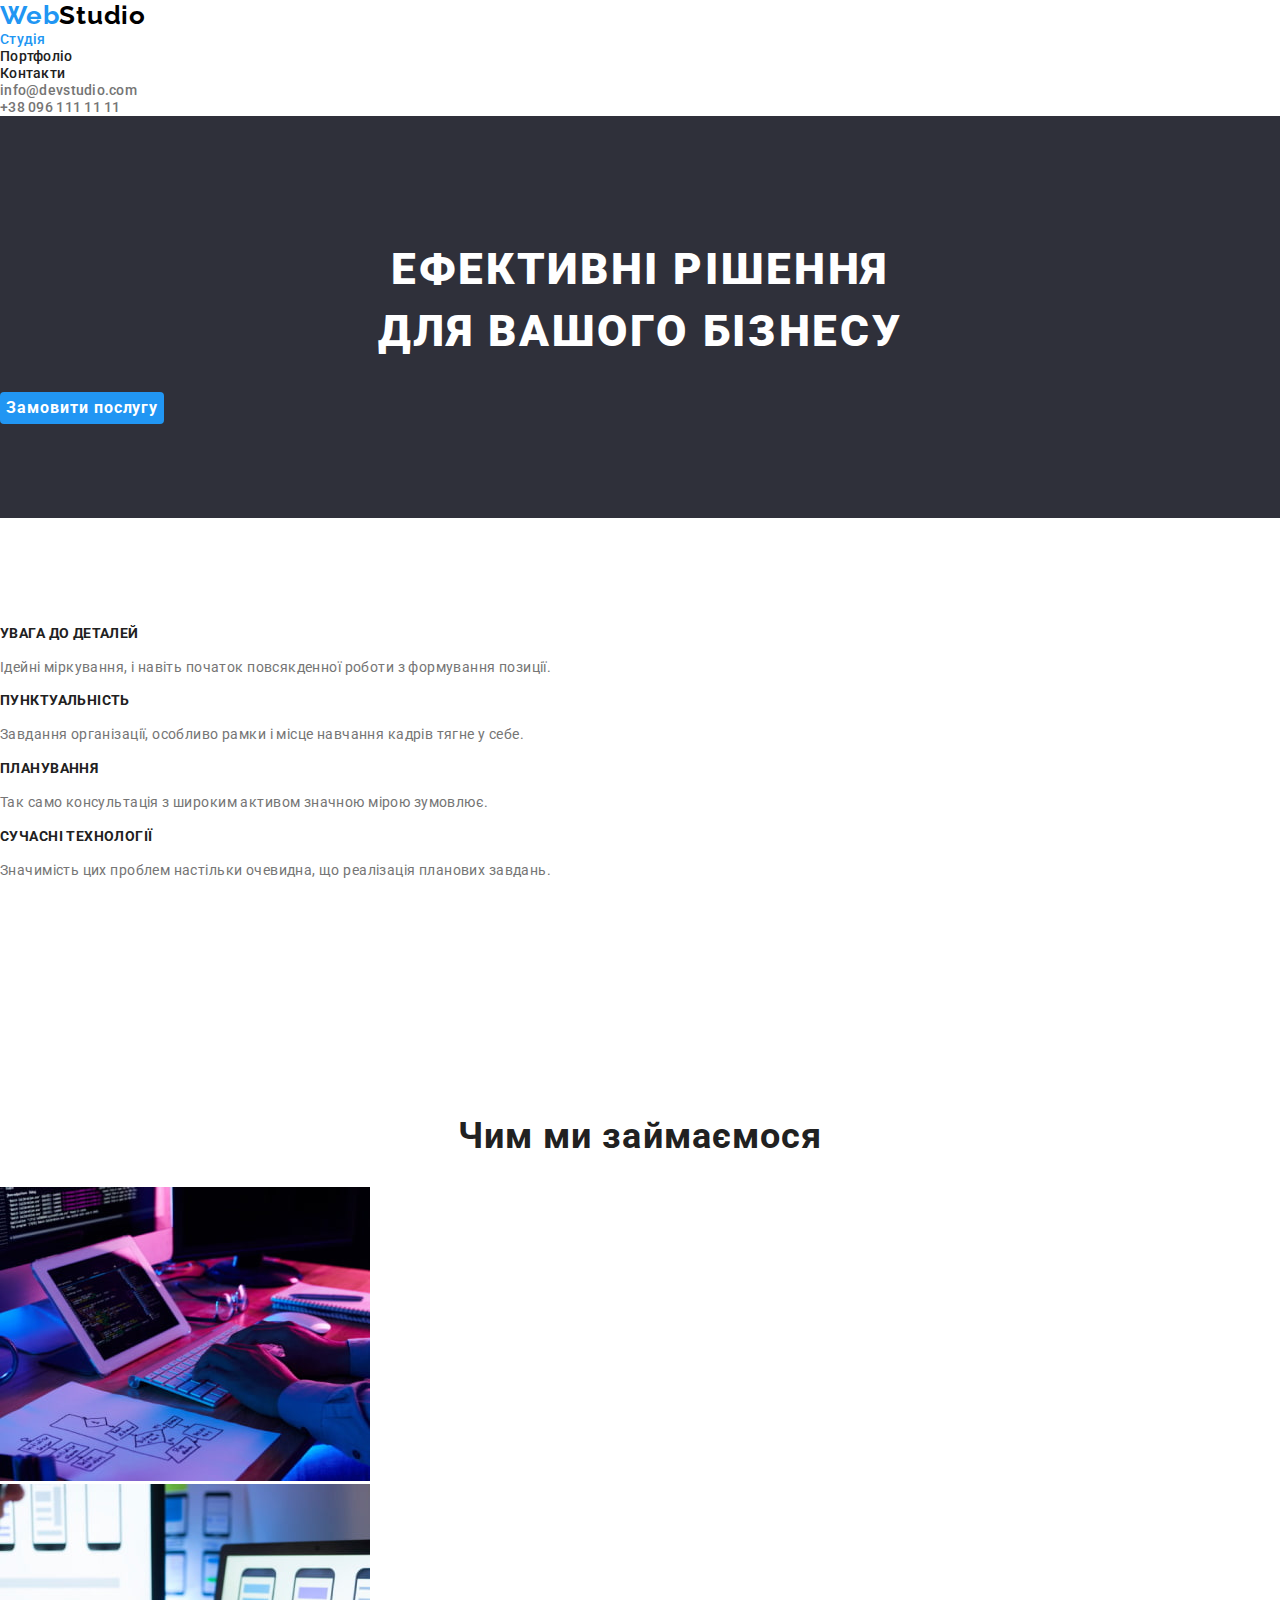
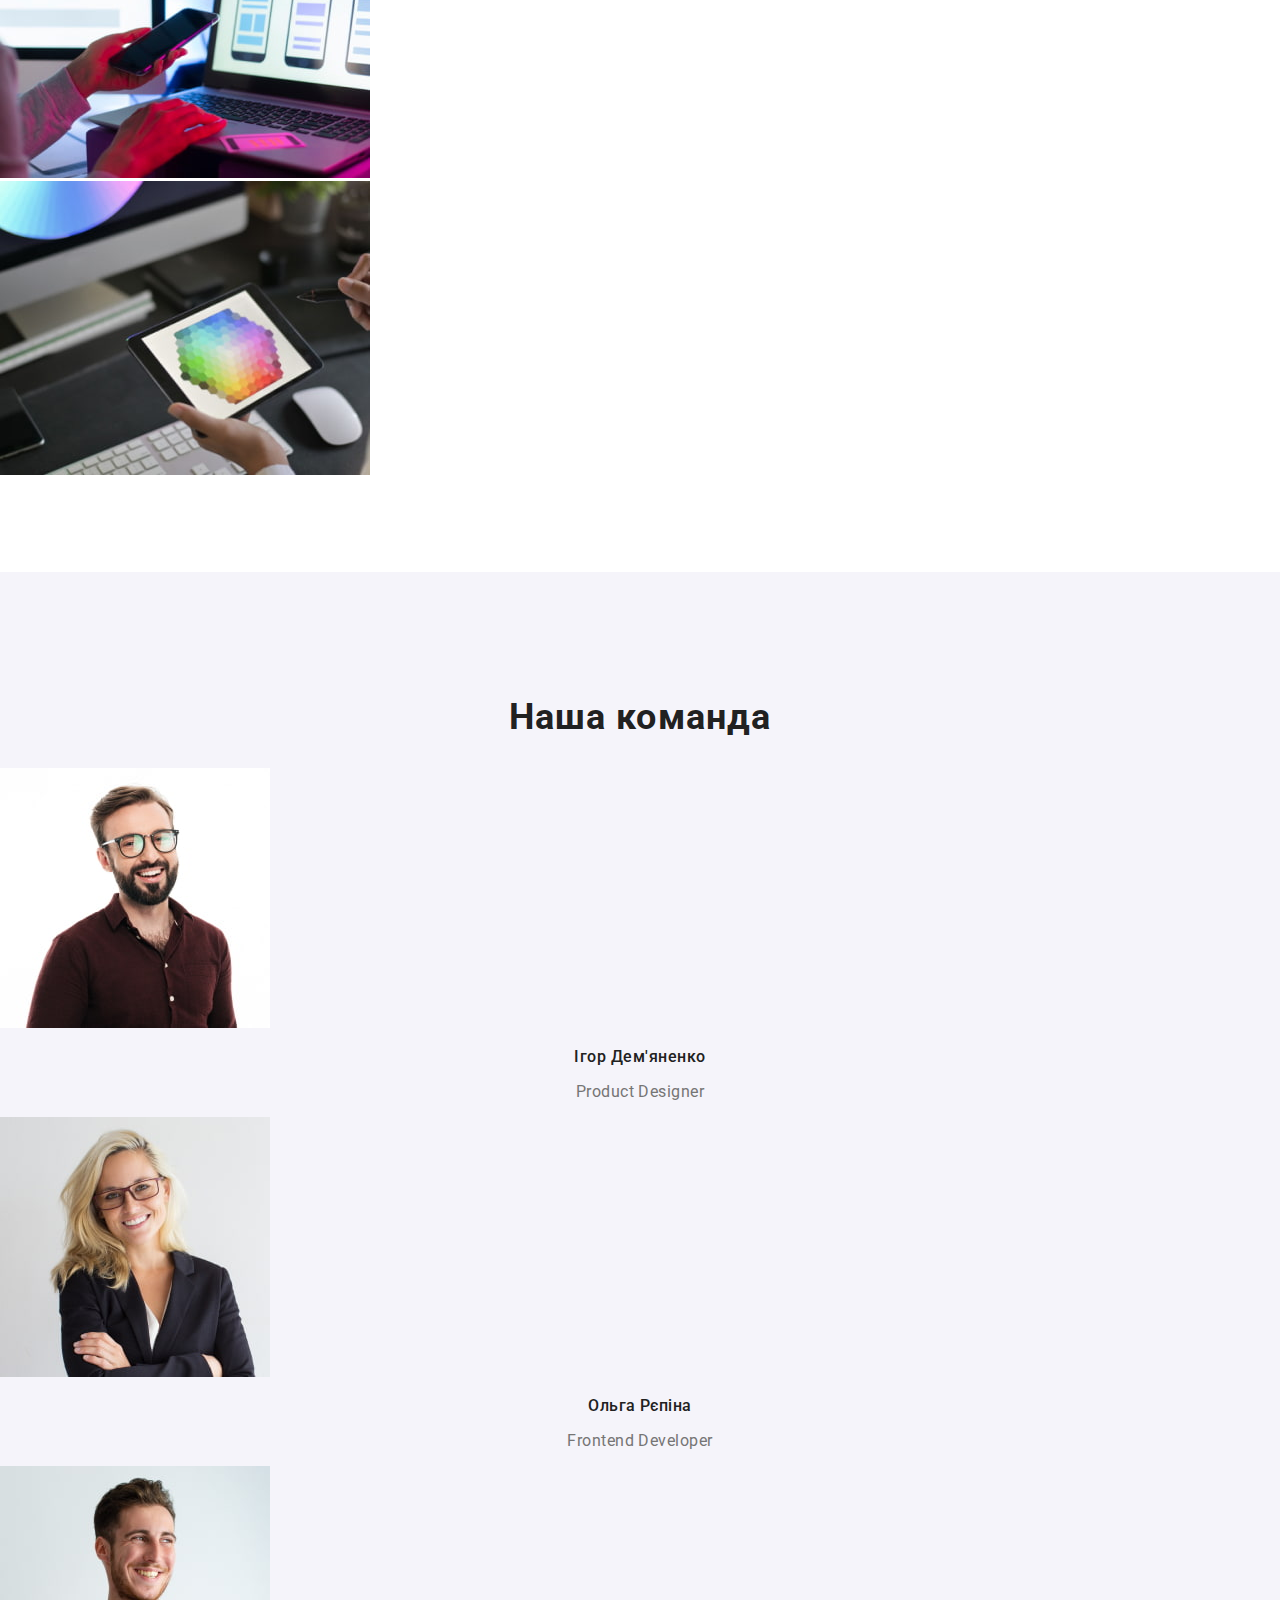
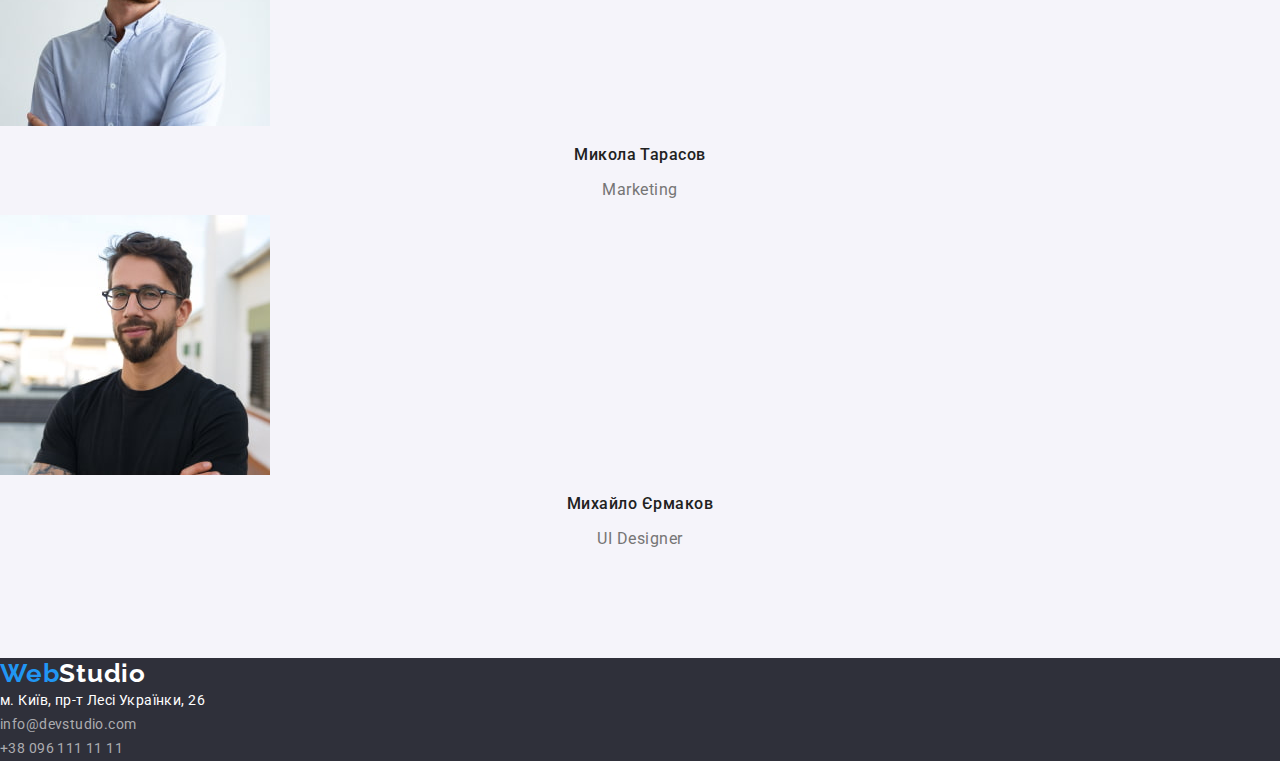
==== index.html @ 6b0387b6 "adding class section" ====
<!DOCTYPE html>
<html lang="en">

<head>
  <meta charset="UTF-8" />
  <meta http-equiv="X-UA-Compatible" content="IE=edge" />
  <meta name="viewport" content="width=device-width, initial-scale=1.0" />
  <title>goit-markup-hw-03</title>
  <link rel="preconnect" href="https://fonts.googleapis.com" />
  <link rel="preconnect" href="https://fonts.gstatic.com" crossorigin />
  <link href="https://fonts.googleapis.com/css2?family=Raleway:wght@700&family=Roboto:wght@400;500;700;900&display=swap"
    rel="stylesheet" />
  <link href="./css/modern-normalize.css" rel="stylesheet" />
  <link href="./css/styles.css" rel="stylesheet" />
</head>

<body>
  <header class="header">
    <a class="header-logo-link link" href="#">Web<span class="header-logo-link-text">Studio</span>
    </a>
    <nav class="header-navigation">
      <ul class="list">
        <li class="header-navigation-item">
          <a class="header-navigation-item-link link current" href="#">Студія</a>
        </li>
        <li class="header-navigation-item">
          <a class="header-navigation-item-link link " href="./portfolio.html">Портфоліо</a>
        </li>
        <li class="header-navigation-item">
          <a class="header-navigation-item-link link" href="#">Контакти</a>
        </li>
      </ul>
    </nav>
    <ul class="list">
      <li class="header-contacts-item">
        <a class="header-contacts-item-link link" href="mailto:info@devstudio.com">info@devstudio.com</a>
      </li>
      <li class="header-contacts-item">
        <a class="header-contacts-item-link link" href="tel:+380961111111">+38 096 111 11 11</a>
      </li>
    </ul>
  </header>

  <main>
    <section class="effective-solutions section">
      <h1 class="effective-solutions-title">
        Ефективні рішення<br> для вашого бізнесу
      </h1>
      <button type="button" class="effective-solutions-buttons">
        Замовити послугу
      </button>
    </section>

    <section class="features section">
      <h2 class="visually-hidden">Наші особливості</h2>
      <ul class="list">
        <li class="features-item">
          <h3 class="features-item-title">Увага до деталей</h3>
          <p class="features-list-text">
            Ідейні міркування, і навіть початок повсякденної роботи з формування позиції.
          </p>
        </li>
        <li class="features-item">
          <h3 class="features-item-title">Пунктуальність</h3>
          <p class="features-list-text">
            Завдання організації, особливо рамки і місце навчання кадрів тягне у себе.
          </p>
        </li>
        <li class="features-item">
          <h3 class="features-item-title">Планування</h3>
          <p class="features-list-text">
            Так само консультація з широким активом значною мірою зумовлює.
          </p>
        </li>
        <li class="features-item">
          <h3 class="features-item-title">Сучасні технології</h3>
          <p class="features-list-text">
            Значимість цих проблем настільки очевидна, що реалізація планових завдань.
          </p>
        </li>
      </ul>
    </section>

    <section class="our-business section">
      <h2 class="our-business-title">Чим ми займаємося</h2>
      <ul class="list">
        <li class="our-business-item">
          <img src="./images/studio/block-diagram.jpg" class="our-business-item-images" width="370" height="294"
            alt="block diagram" />
        </li>
        <li class="our-business-item">
          <img src="./images/studio/adaptive-design.jpg" class="our-business-item-images" width="370" height="294"
            alt="adaptive design" />
        </li>
        <li class="our-business-item">
          <img src="./images/studio/color-scheme.jpg" class="our-business-item-images" width="370" height="294"
            alt="color scheme" />
        </li>
      </ul>
    </section>

    <section class="our-team section">
      <h2 class="our-team-title">Наша команда</h2>
      <ul class="list">
        <li class="our-team-item">
          <img src="./images/studio/ihor.jpg" class="our-team-item-images" width="270" height="260" alt="photo ihor" />
          <h3 class="our-team-item-name">Ігор Дем'яненко</h3>
          <p class="our-team-item-function">Product Designer</p>
        </li>
        <li class="our-team-item">
          <img src="./images/studio/olga.jpg" class="our-team-item-images" width="270" height="260" alt="photo olga" />
          <h3 class="our-team-item-name">Ольга Рєпіна</h3>
          <p class="our-team-item-function">Frontend Developer</p>
        </li>
        <li class="our-team-item">
          <img src="./images/studio/nikolay.jpg" class="our-team-item-images" width="270" height="260"
            alt="photo nikolay" />
          <h3 class="our-team-item-name">Микола Тарасов</h3>
          <p class="our-team-item-function">Marketing</p>
        </li>
        <li class="our-team-item">
          <img src="./images/studio/michael.jpg" class="our-team-item-images" width="270" height="260"
            alt="photo michael" />
          <h3 class="our-team-item-name">Михайло Єрмаков</h3>
          <p class="our-team-item-function">UI Designer</p>
        </li>
      </ul>
    </section>
  </main>

  <footer class="footer">
    <a class="footer-logo-link link" href="#">Web<span class="footer-logo-link-text">Studio</span></a>
    <address class="footer-address">
      <ul class="list">
        <li class="footer-address-item">
          <a class="footer-item-contacts-link link" href="https://goo.gl/maps/wLXQXu6J5ZDQXyrRA" target="_blank"
            rel="noopener nofollow noreferrer">м. Київ, пр-т Лесі Українки, 26</a>
        </li>
        <li class="footer-address-item">
          <a class="footer-item-link link" href="mailto:info@devstudio.com">info@devstudio.com</a>
        </li>
        <li class="footer-address-item">
          <a class="footer-item-link link" href="tel:+380961111111">+38 096 111 11 11</a>
        </li>
      </ul>
    </address>
  </footer>
</body>

</html>
---- css/styles.css ----
/* Variables */
:root {
  --basic-dark: #2f303a;
  --basic-blue: #2196f3;
  --basic-white: #fff;
  --basic-gray: rgba(255, 255, 255, 0.6);
  --text-grey-footer: #acacb0;
  --text-black-full: #000;
  --text-black-color: #212121;
  --text-lightgray-color: #757575;
  --background-our-team: #f5f4fa;
  --font-logo: "Raleway", sans-serif;
  --font-main: "Roboto", sans-serif;
  --secondary-accent-color: #188CE8;
}

body {
  font-family: var(--font-main);
  font-size: 14px;
  letter-spacing: 0.03em;
  font-style: normal;
  color: var(--text-black-color);
}

/*****HEADER start*****/
.header-logo-link,
.footer-logo-link {
  color: var(--basic-blue);
  font-family: var(--font-logo);
  font-weight: 700;
  font-size: 26px;
  line-height: 1.19;
  letter-spacing: 0.03em;
}

.header-logo-link-text,
.footer-logo-link-text {
  color: var(--text-black-full);
}

.header-navigation-item-link.current {
  color: var(--basic-blue);
}

.header-navigation-item-link:hover,
.header-contacts-item-link:hover,
.footer-item-contacts-link:hover,
.footer-item-link:hover,
.header-navigation-item-link:focus,
.header-contacts-item-link:focus,
.footer-item-contacts-link:focus,
.footer-item-link:focus {
  color: var(--basic-blue);
}

.header-navigation-item-link,
.header-contacts-item-link {
  font-weight: 500;
  Line-height: 1.14;
  letter-spacing: 0.02em;
}

/* **************************NAV start******************/
.header-navigation-item-link {
  color: var(--text-black-color);
}

.header-contacts-item-link {
  color: var(--text-lightgray-color);
}

.list {
  padding: 0;
  margin: 0;
  list-style: none;
}

.link {
  text-decoration: none;
}

/*************** MAIN start *******************/
/*****section - effective-solutions start*****/
.container {
  width: 1200px;
  margin-left: auto;
  margin-right: auto;
  padding-left: 15px;
  padding-right: 15px;
}

.section {
  padding-top: 94px;
  padding-bottom: 94px;
}

.effective-solutions {
  background-color: var(--basic-dark);
}

.effective-solutions-title {
  color: var(--basic-white);
  font-weight: 900;
  font-size: 44px;
  line-height: 1.4;
  letter-spacing: 0.06em;
  text-transform: uppercase;
  text-align: center;
}

.effective-solutions-buttons {
  background-color: var(--basic-blue);
  color: var(--basic-white);
  font-family: var(--font-main);
  font-weight: 700;
  font-size: 16px;
  line-height: 1.87;
  letter-spacing: 0.06em;
  border: none;
  border-radius: 4px;
  cursor: pointer;
}

/*****section - features start*****/
.visually-hidden {
  position: absolute;
  width: 1px;
  height: 1px;
  margin: -1px;
  border: 0;
  padding: 0;
  white-space: nowrap;
  clip-path: inset(100%);
  clip: rect(0 0 0 0);
  overflow: hidden;
}

.features-item-title {
  font-weight: 700;
  font-size: 14px;
  line-height: 1.14;
  text-transform: uppercase;
}

.features-list-text {
  color: var(--text-lightgray-color);
  line-height: 1.7;
}

/*****section - our-business start*****/
.our-business-title,
.our-team-title {
  font-weight: 700;
  font-size: 36px;
  line-height: 1.17;
  letter-spacing: 0.03em;
  text-align: center;
}

/*****section - our-team start*****/
.our-team {
  background-color: var(--background-our-team);
}

.our-team-item-name {
  font-weight: 500;
  font-size: 16px;
  line-height: 1.19;
  text-align: center;
  letter-spacing: 0.03em;
}

.our-team-item-function {
  color: var(--text-lightgray-color);
  font-size: 16px;
  line-height: 1.19;
  letter-spacing: 0.03em;
  text-align: center;
}

/*****FOOTER start*****/
.footer {
  background-color: var(--basic-dark);
}

.footer-item-link {
  color: var(--text-grey-footer);
}

.footer-item-contacts-link,
.footer-logo-link-text {
  color: var(--basic-white);
}

.footer-item-contacts-link,
.footer-item-link {
  line-height: 1.7;
  font-style: normal;
}

/*****PORTFOLIO start*****/
.portf-main-buttons {
  border-radius: 4px;
  font-family: var(--font-main);
  font-weight: 500;
  font-size: 16px;
  line-height: 1.62;
  letter-spacing: 0.03em;
  text-align: center;
  border: none;
}

.portf-main-buttons:hover {
  background-color: var(--basic-blue);
  color: var(--basic-white);
  cursor: pointer;
  /* filter: drop-shadow(0px 0px 1px rgba(0, 0, 0, 0.5)); */
}

.portf-main-buttons:focus {
  background-color: var(--basic-blue);
  color: var(--basic-white);
}

.portf-blocks-item-name {
  font-weight: 700;
  font-size: 18px;
  line-height: 2;
  letter-spacing: 0.06em;
  color: var(--text-black-color);
}

.portf-blocks-item-function {
  font-size: 16px;
  line-height: 1.87;
  letter-spacing: 0.03em;
  color: var(--text-lightgray-color);
}
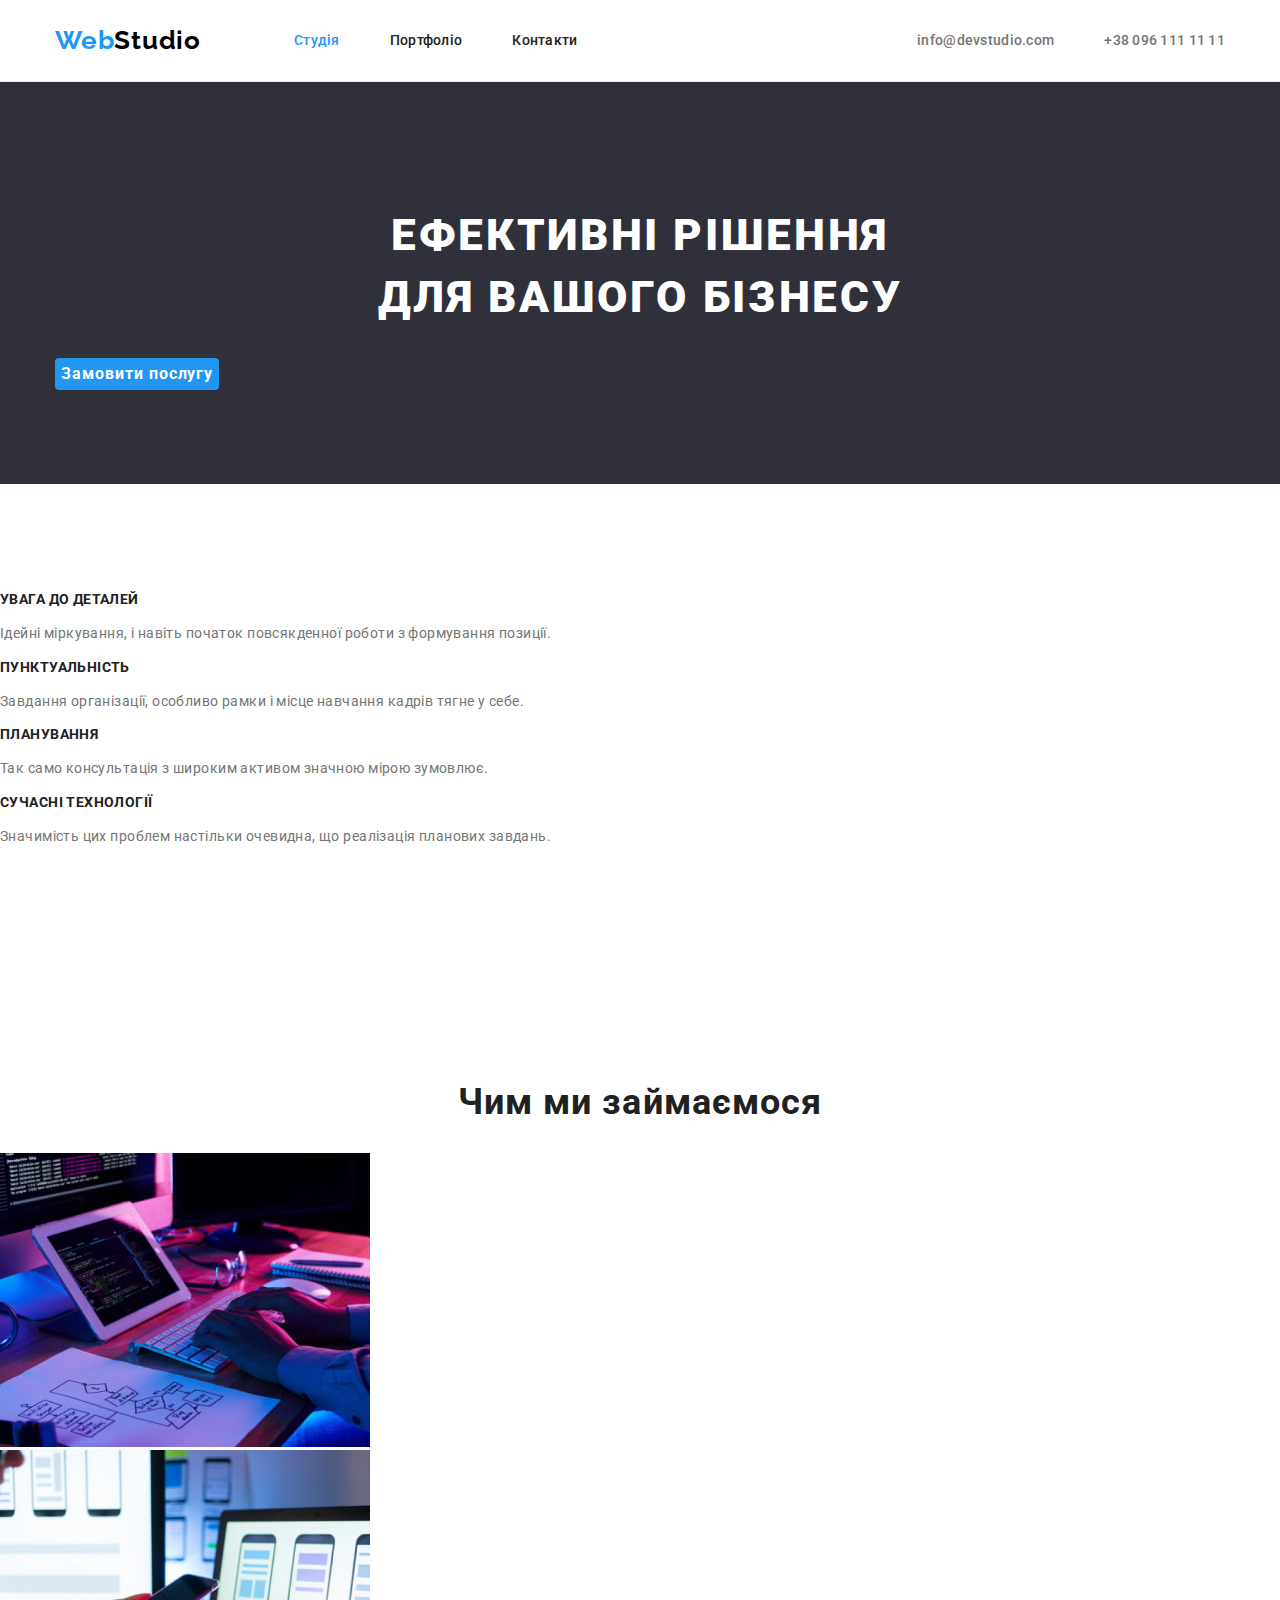
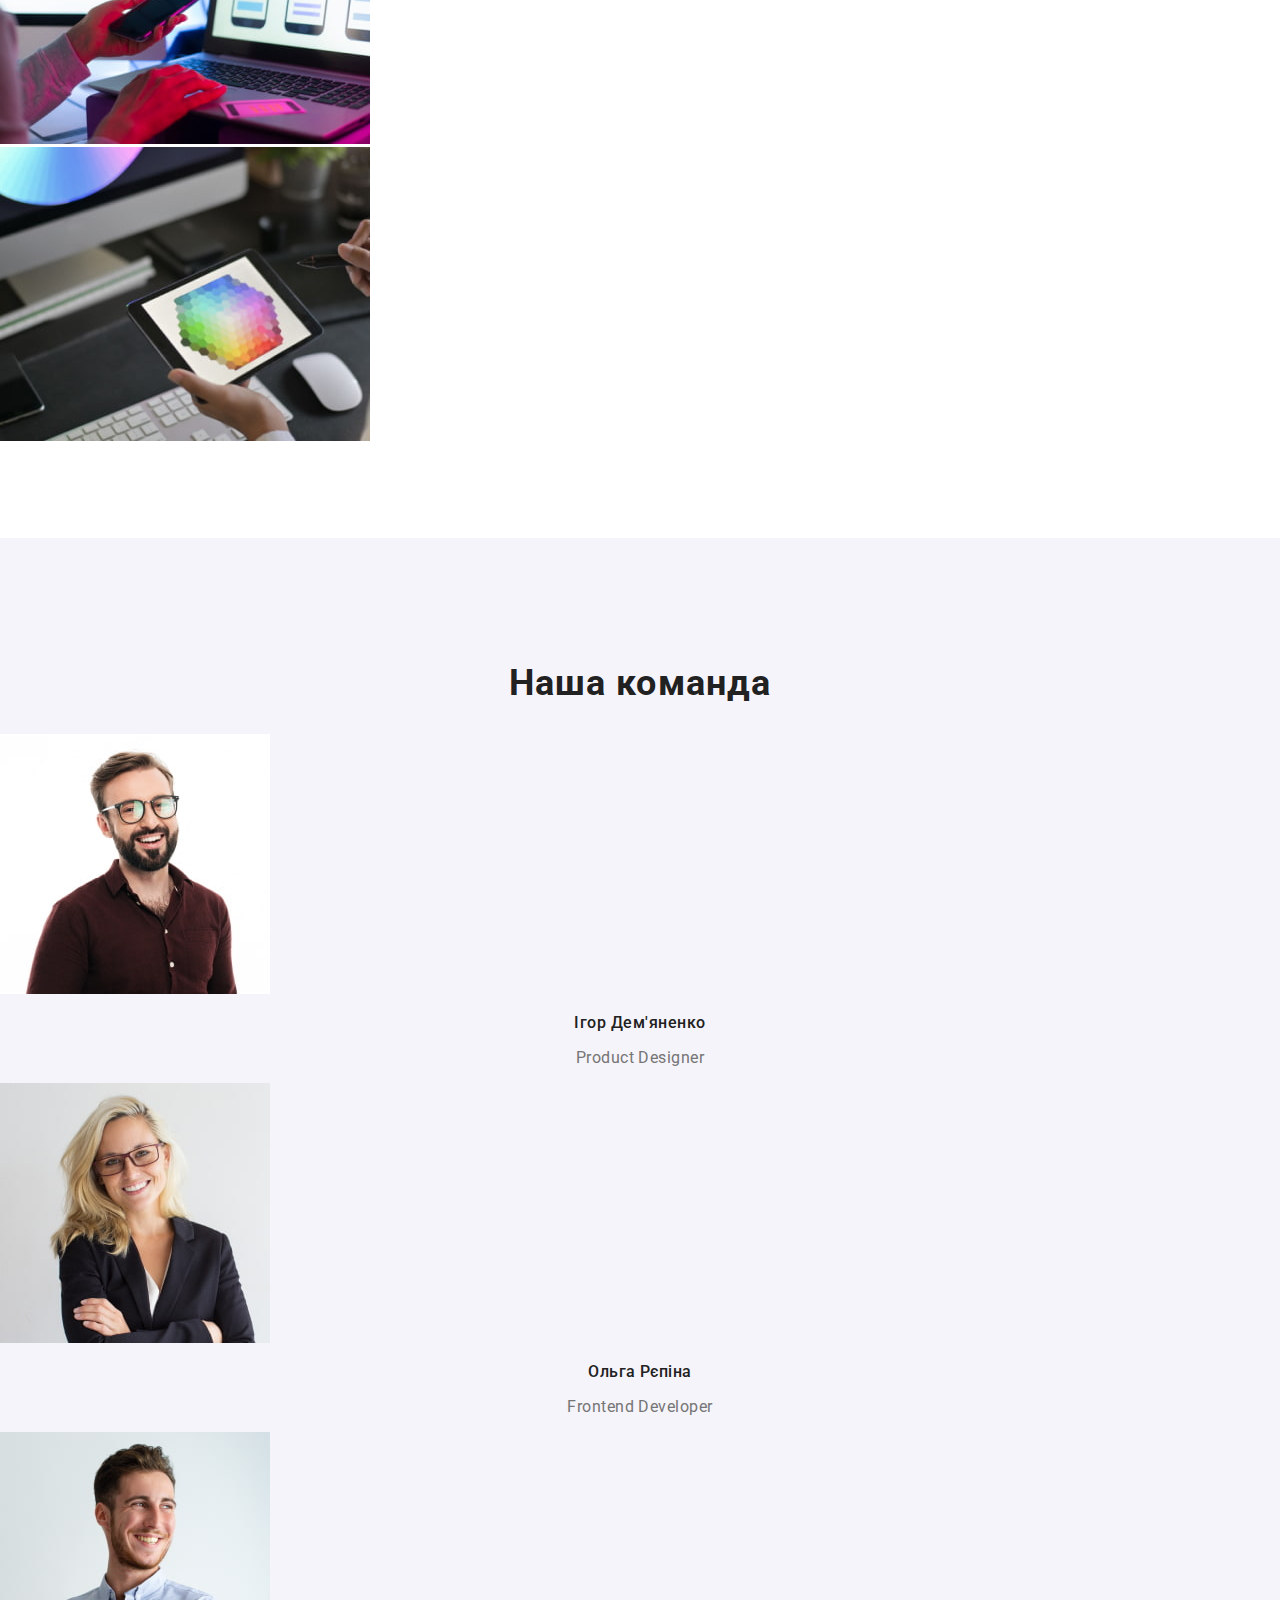
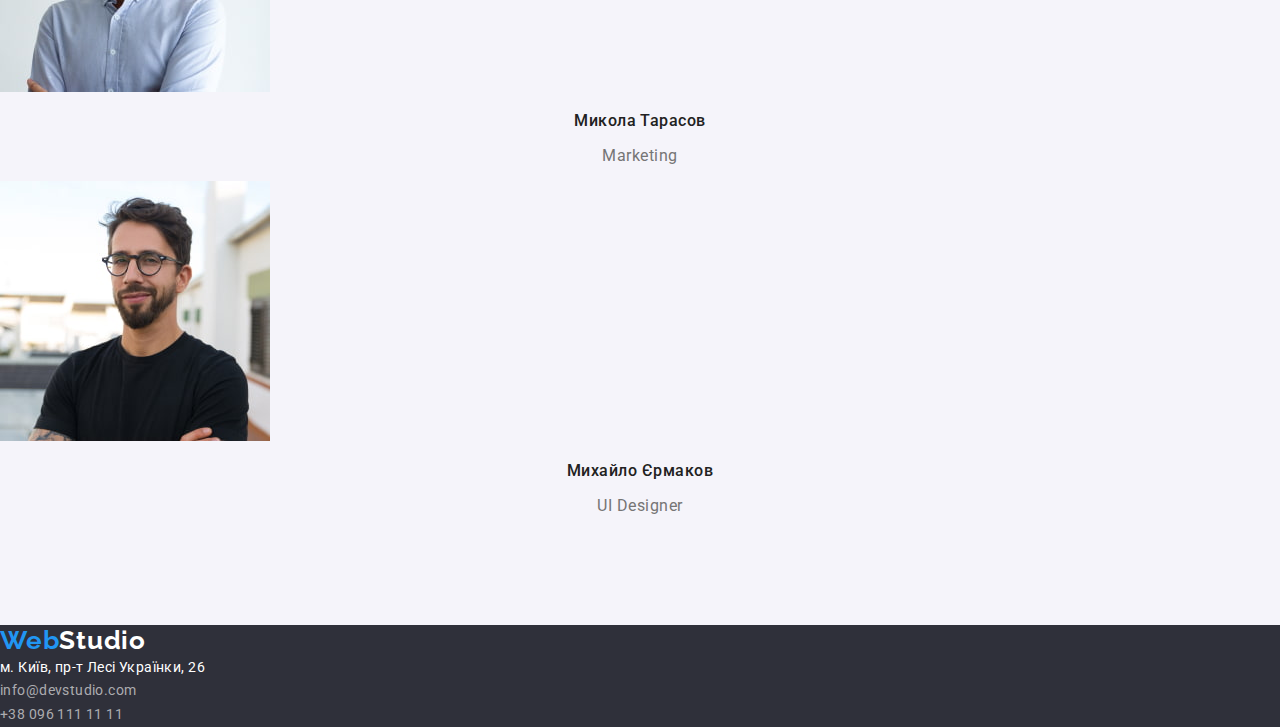
==== commit 776a1932: "header (display:flex-margin-padding)" ====
--- a/index.html
+++ b/index.html
@@ -16,39 +16,43 @@
 
 <body>
   <header class="header">
-    <a class="header-logo-link link" href="#">Web<span class="header-logo-link-text">Studio</span>
-    </a>
-    <nav class="header-navigation">
-      <ul class="list">
-        <li class="header-navigation-item">
-          <a class="header-navigation-item-link link current" href="#">Студія</a>
+    <div class="container header-line">
+      <a class="header-logo-link link" href="#">Web<span class="header-logo-link-text">Studio</span>
+      </a>
+      <nav class="header-navigation">
+        <ul class="header-navigation-list list">
+          <li class="header-navigation-item">
+            <a class="header-navigation-item-link link current" href="#">Студія</a>
+          </li>
+          <li class="header-navigation-item">
+            <a class="header-navigation-item-link link " href="./portfolio.html">Портфоліо</a>
+          </li>
+          <li class="header-navigation-item">
+            <a class="header-navigation-item-link link" href="#">Контакти</a>
+          </li>
+        </ul>
+      </nav>
+      <ul class="header-contacts-list list">
+        <li class="header-contacts-item">
+          <a class="header-contacts-item-link link" href="mailto:info@devstudio.com">info@devstudio.com</a>
         </li>
-        <li class="header-navigation-item">
-          <a class="header-navigation-item-link link " href="./portfolio.html">Портфоліо</a>
-        </li>
-        <li class="header-navigation-item">
-          <a class="header-navigation-item-link link" href="#">Контакти</a>
+        <li class="header-contacts-item">
+          <a class="header-contacts-item-link link" href="tel:+380961111111">+38 096 111 11 11</a>
         </li>
       </ul>
-    </nav>
-    <ul class="list">
-      <li class="header-contacts-item">
-        <a class="header-contacts-item-link link" href="mailto:info@devstudio.com">info@devstudio.com</a>
-      </li>
-      <li class="header-contacts-item">
-        <a class="header-contacts-item-link link" href="tel:+380961111111">+38 096 111 11 11</a>
-      </li>
-    </ul>
+    </div>
   </header>
 
   <main>
     <section class="effective-solutions section">
-      <h1 class="effective-solutions-title">
-        Ефективні рішення<br> для вашого бізнесу
-      </h1>
-      <button type="button" class="effective-solutions-buttons">
-        Замовити послугу
-      </button>
+      <div class="container">
+        <h1 class="effective-solutions-title">
+          Ефективні рішення<br> для вашого бізнесу
+        </h1>
+        <button type="button" class="effective-solutions-buttons">
+          Замовити послугу
+        </button>
+      </div>
     </section>
 
     <section class="features section">
--- a/css/styles.css
+++ b/css/styles.css
@@ -9,9 +9,9 @@
   --text-black-color: #212121;
   --text-lightgray-color: #757575;
   --background-our-team: #f5f4fa;
+  --secondary-accent-color: #188CE8;
   --font-logo: "Raleway", sans-serif;
   --font-main: "Roboto", sans-serif;
-  --secondary-accent-color: #188CE8;
 }
 
 body {
@@ -22,7 +22,63 @@
   color: var(--text-black-color);
 }
 
+.list {
+  padding: 0;
+  margin: 0;
+  list-style: none;
+}
+
+.link {
+  text-decoration: none;
+}
+
 /*****HEADER start*****/
+.container {
+  width: 1200px;
+  margin-left: auto;
+  margin-right: auto;
+  padding-left: 15px;
+  padding-right: 15px;
+}
+
+.section {
+  padding-top: 94px;
+  padding-bottom: 94px;
+}
+
+.header-line,
+.header-navigation-list,
+.header-contacts-list {
+  display: flex;
+  align-items: center;
+}
+
+.header-logo-link {
+  margin-right: 93px;
+}
+
+.header-contacts-list {
+  margin-left: auto;
+}
+
+.header-navigation-item:not(:last-child) {
+  margin-right: 50px;
+}
+
+.header-navigation-list,
+.header-contacts-list {
+  padding-top: 32px;
+  padding-bottom: 32px;
+}
+
+.header-contacts-item:not(:last-child) {
+  margin-right: 50px;
+}
+
+.header {
+  border-bottom: 1px solid #ececec;
+}
+
 .header-logo-link,
 .footer-logo-link {
   color: var(--basic-blue);
@@ -60,7 +116,6 @@
   letter-spacing: 0.02em;
 }
 
-/* **************************NAV start******************/
 .header-navigation-item-link {
   color: var(--text-black-color);
 }
@@ -69,30 +124,8 @@
   color: var(--text-lightgray-color);
 }
 
-.list {
-  padding: 0;
-  margin: 0;
-  list-style: none;
-}
-
-.link {
-  text-decoration: none;
-}
-
 /*************** MAIN start *******************/
 /*****section - effective-solutions start*****/
-.container {
-  width: 1200px;
-  margin-left: auto;
-  margin-right: auto;
-  padding-left: 15px;
-  padding-right: 15px;
-}
-
-.section {
-  padding-top: 94px;
-  padding-bottom: 94px;
-}
 
 .effective-solutions {
   background-color: var(--basic-dark);
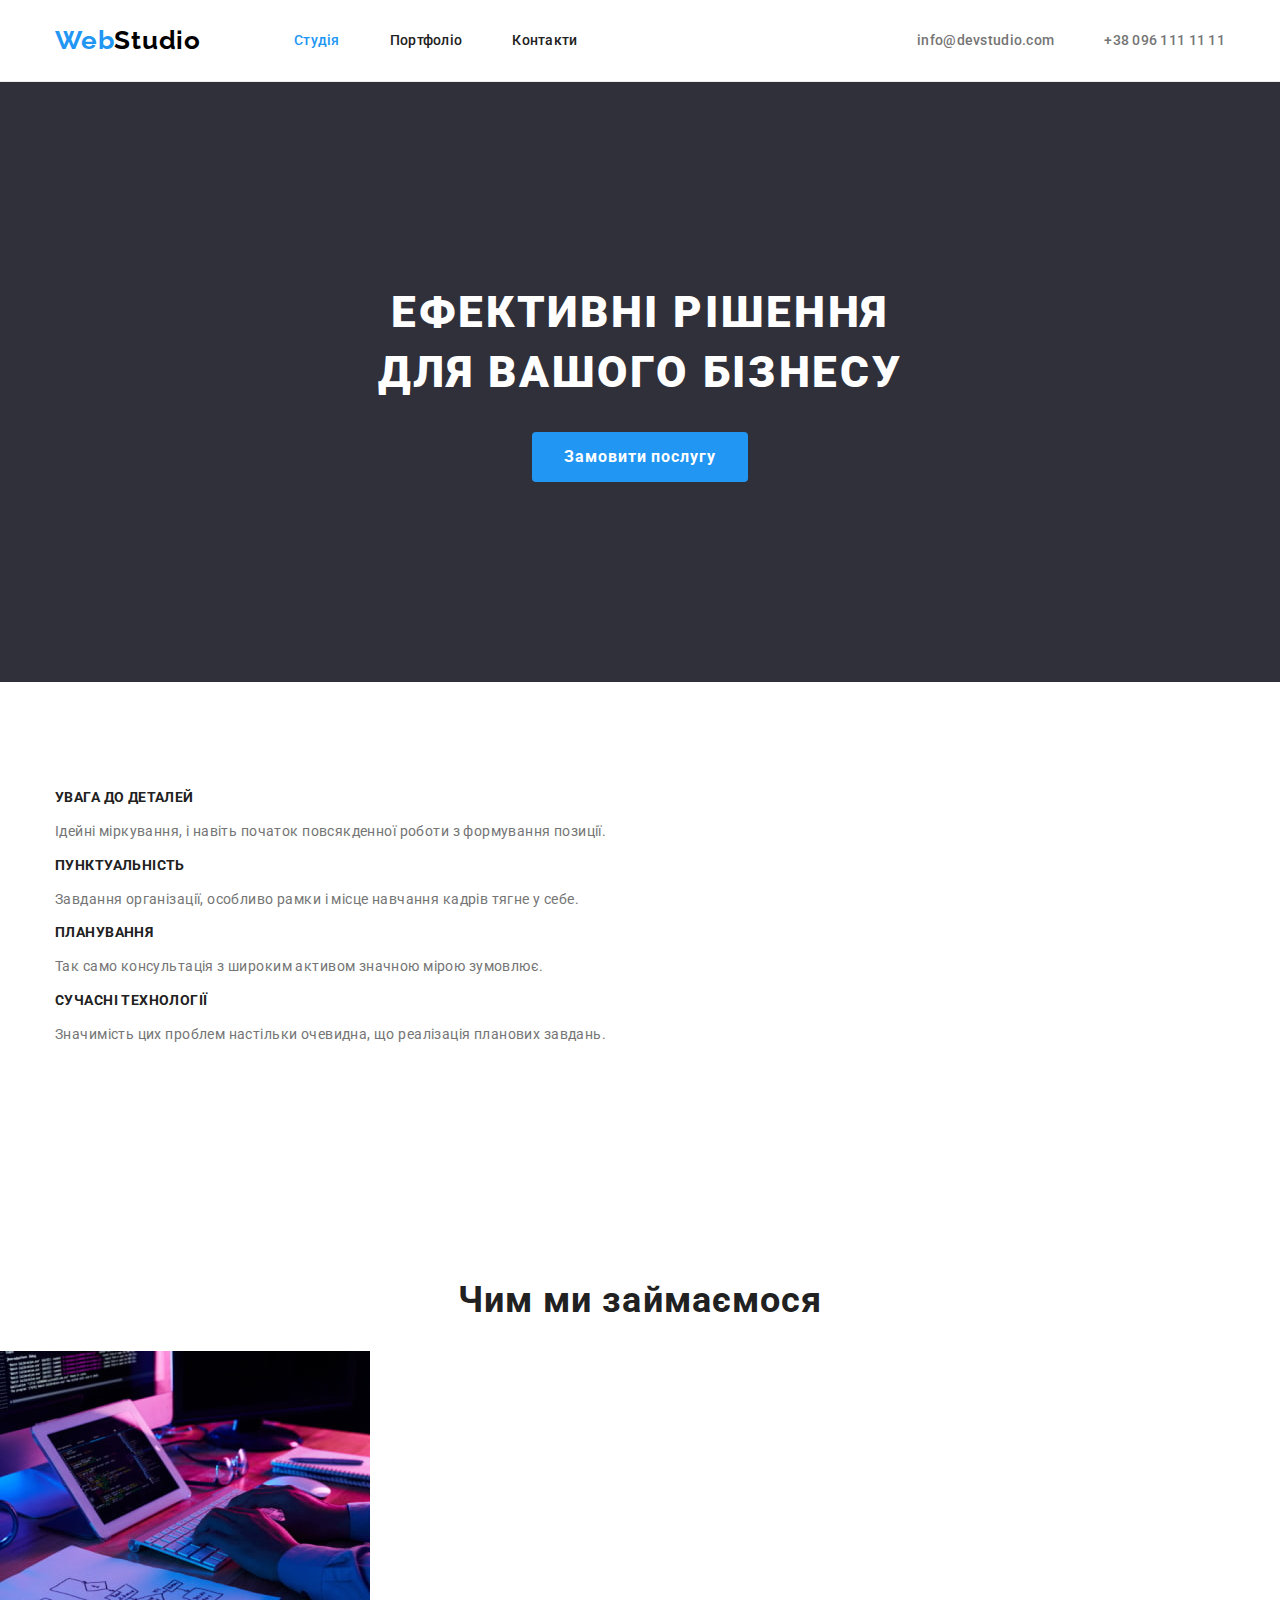
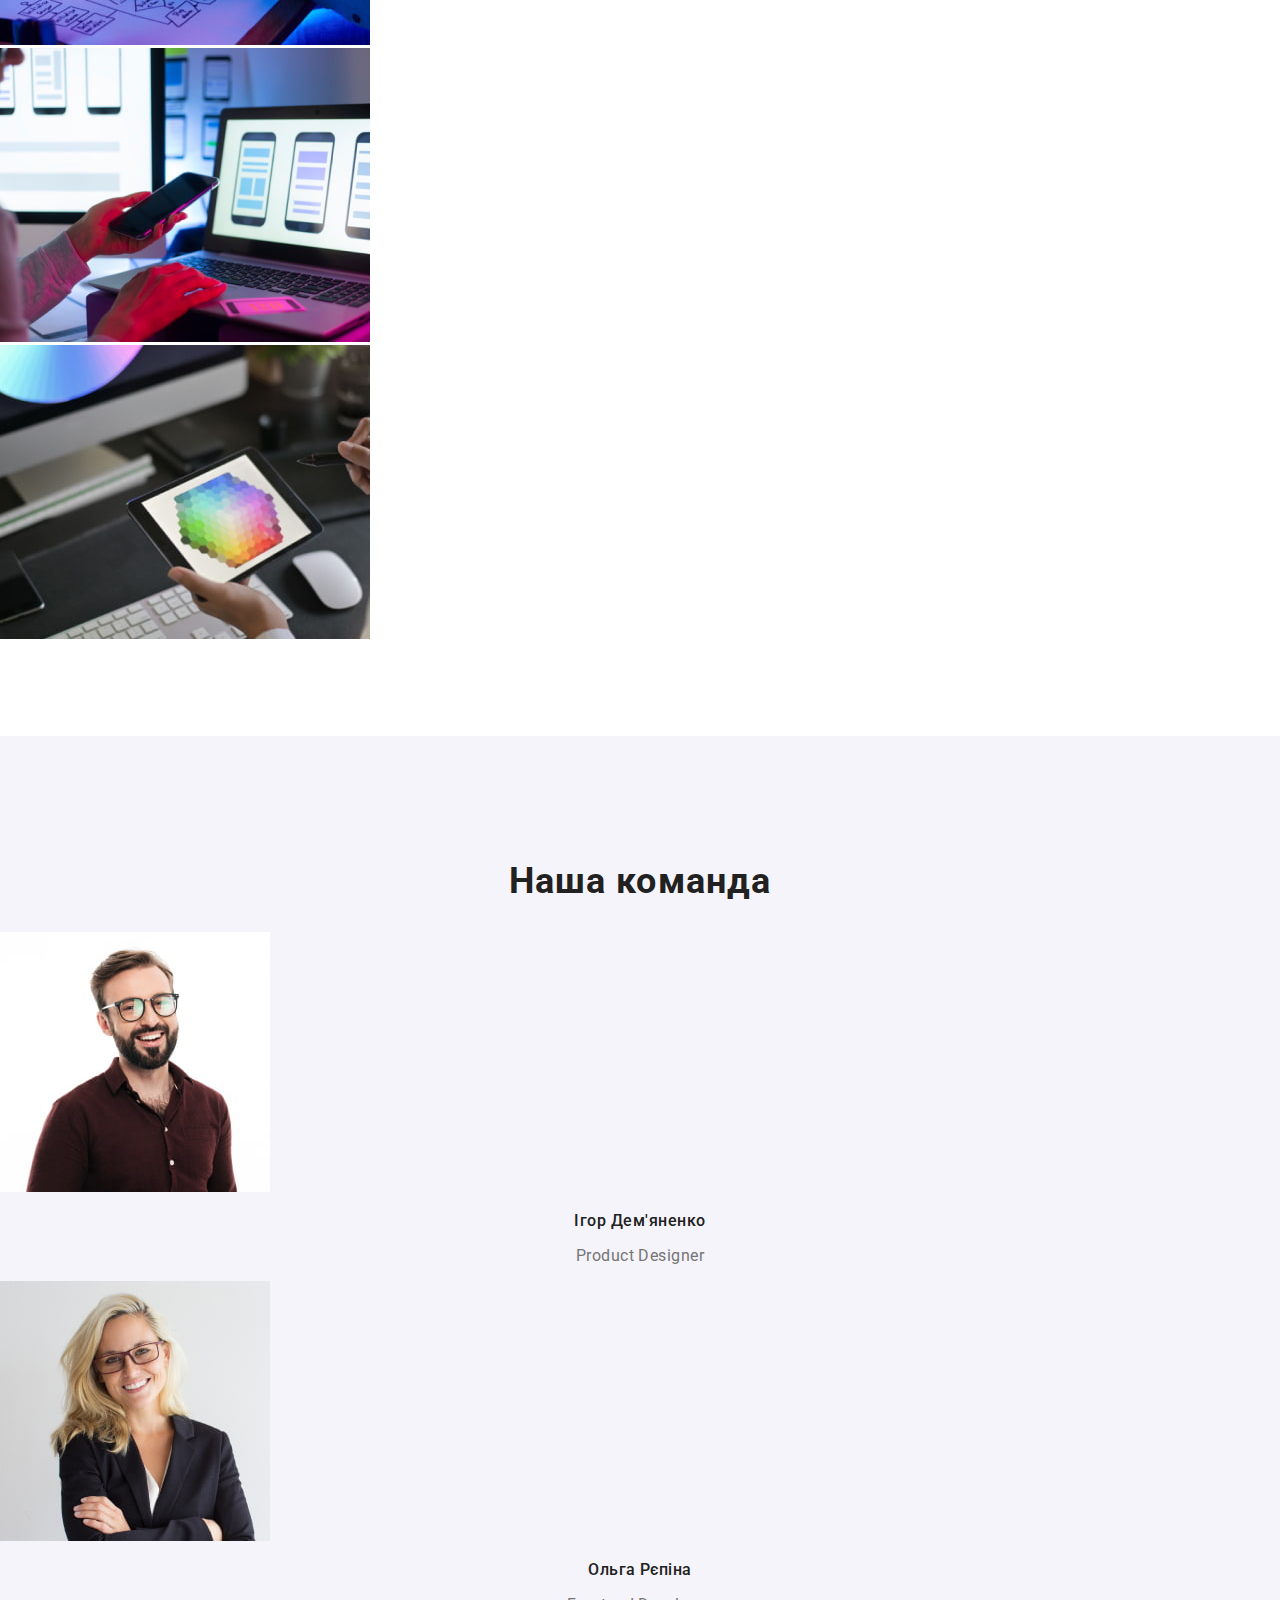
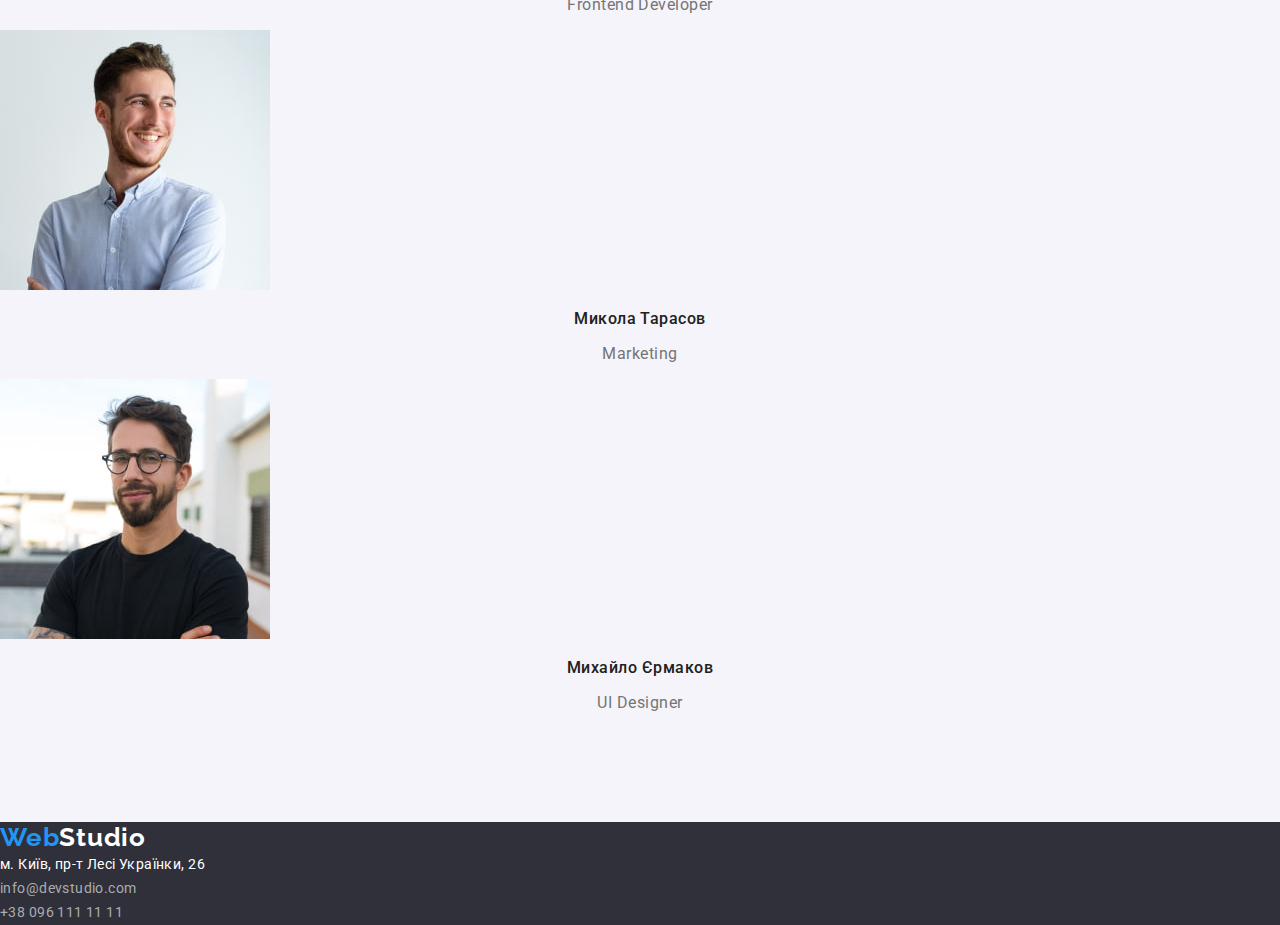
==== commit 1f3c5d72: "section hero (margin - padding)" ====
--- a/index.html
+++ b/index.html
@@ -45,44 +45,44 @@
 
   <main>
     <section class="effective-solutions section">
-      <div class="container">
-        <h1 class="effective-solutions-title">
-          Ефективні рішення<br> для вашого бізнесу
-        </h1>
-        <button type="button" class="effective-solutions-buttons">
-          Замовити послугу
-        </button>
-      </div>
+      <h1 class="effective-solutions-title">
+        Ефективні рішення<br> для вашого бізнесу
+      </h1>
+      <button type="button" class="effective-solutions-buttons">
+        Замовити послугу
+      </button>
     </section>
 
     <section class="features section">
-      <h2 class="visually-hidden">Наші особливості</h2>
-      <ul class="list">
-        <li class="features-item">
-          <h3 class="features-item-title">Увага до деталей</h3>
-          <p class="features-list-text">
-            Ідейні міркування, і навіть початок повсякденної роботи з формування позиції.
-          </p>
-        </li>
-        <li class="features-item">
-          <h3 class="features-item-title">Пунктуальність</h3>
-          <p class="features-list-text">
-            Завдання організації, особливо рамки і місце навчання кадрів тягне у себе.
-          </p>
-        </li>
-        <li class="features-item">
-          <h3 class="features-item-title">Планування</h3>
-          <p class="features-list-text">
-            Так само консультація з широким активом значною мірою зумовлює.
-          </p>
-        </li>
-        <li class="features-item">
-          <h3 class="features-item-title">Сучасні технології</h3>
-          <p class="features-list-text">
-            Значимість цих проблем настільки очевидна, що реалізація планових завдань.
-          </p>
-        </li>
-      </ul>
+      <div class="container">
+        <h2 class="visually-hidden">Наші особливості</h2>
+        <ul class="list">
+          <li class="features-item">
+            <h3 class="features-item-title">Увага до деталей</h3>
+            <p class="features-list-text">
+              Ідейні міркування, і навіть початок повсякденної роботи з формування позиції.
+            </p>
+          </li>
+          <li class="features-item">
+            <h3 class="features-item-title">Пунктуальність</h3>
+            <p class="features-list-text">
+              Завдання організації, особливо рамки і місце навчання кадрів тягне у себе.
+            </p>
+          </li>
+          <li class="features-item">
+            <h3 class="features-item-title">Планування</h3>
+            <p class="features-list-text">
+              Так само консультація з широким активом значною мірою зумовлює.
+            </p>
+          </li>
+          <li class="features-item">
+            <h3 class="features-item-title">Сучасні технології</h3>
+            <p class="features-list-text">
+              Значимість цих проблем настільки очевидна, що реалізація планових завдань.
+            </p>
+          </li>
+        </ul>
+      </div>
     </section>
 
     <section class="our-business section">
--- a/css/styles.css
+++ b/css/styles.css
@@ -128,23 +128,30 @@
 /*****section - effective-solutions start*****/
 
 .effective-solutions {
+  padding: 200px 0;
+  margin: 0;
   background-color: var(--basic-dark);
 }
 
 .effective-solutions-title {
+  margin: 0;
   color: var(--basic-white);
   font-weight: 900;
   font-size: 44px;
-  line-height: 1.4;
+  line-height: calc(60/44);
   letter-spacing: 0.06em;
   text-transform: uppercase;
   text-align: center;
 }
 
 .effective-solutions-buttons {
+  display: block;
+  margin-left: auto;
+  margin-right: auto;
+  margin-top: 30px;
+  padding: 10px 32px;
   background-color: var(--basic-blue);
   color: var(--basic-white);
-  font-family: var(--font-main);
   font-weight: 700;
   font-size: 16px;
   line-height: 1.87;
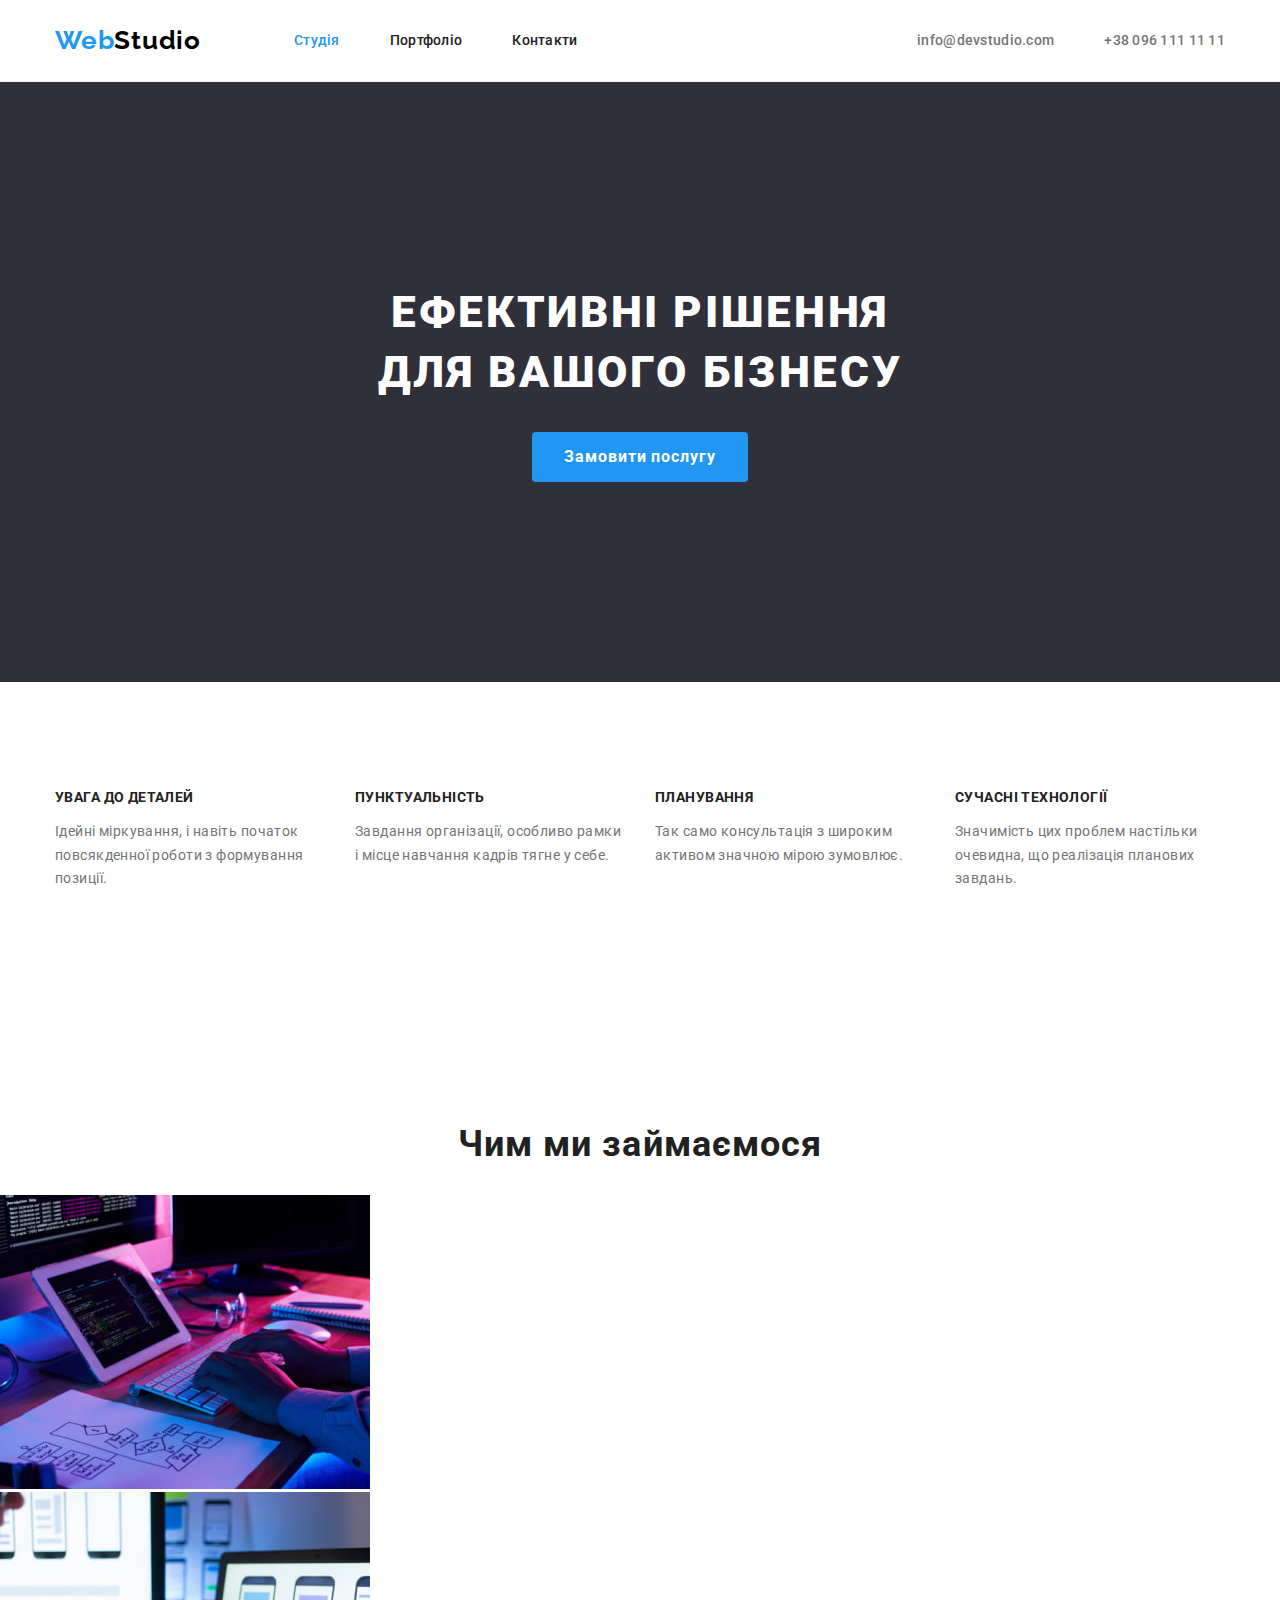
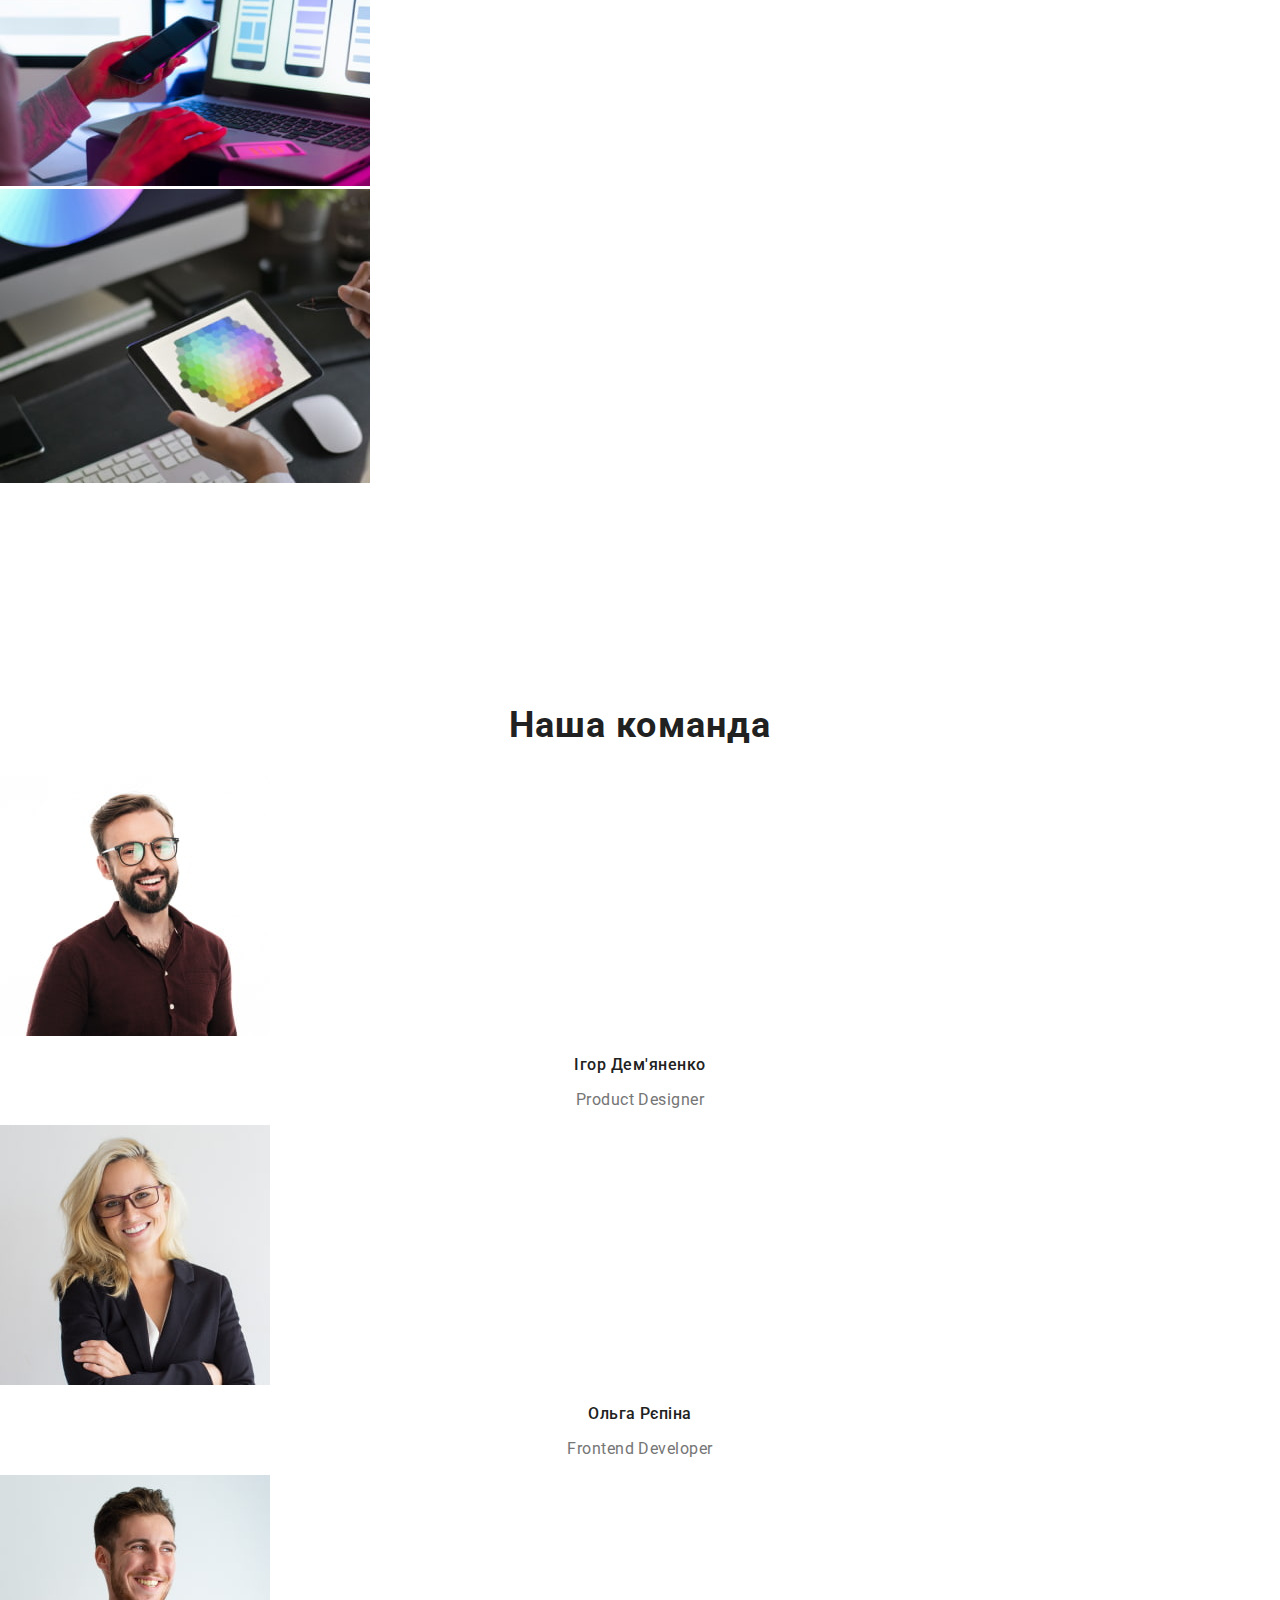
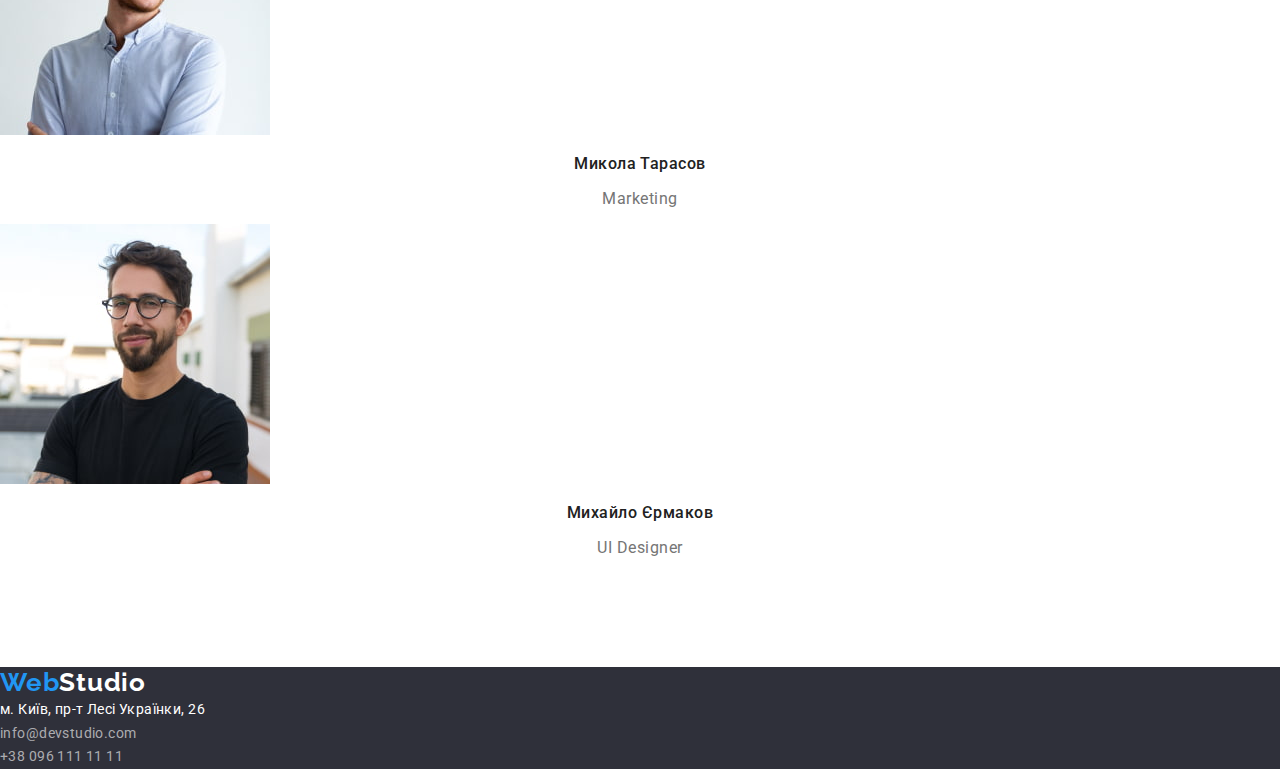
==== commit f544ee8f: "section-features (margin - padding)" ====
--- a/index.html
+++ b/index.html
@@ -44,7 +44,7 @@
   </header>
 
   <main>
-    <section class="effective-solutions section">
+    <section class="section-effective-solutions section">
       <h1 class="effective-solutions-title">
         Ефективні рішення<br> для вашого бізнесу
       </h1>
@@ -53,10 +53,10 @@
       </button>
     </section>
 
-    <section class="features section">
+    <section class="section-features section">
       <div class="container">
         <h2 class="visually-hidden">Наші особливості</h2>
-        <ul class="list">
+        <ul class="features-list list">
           <li class="features-item">
             <h3 class="features-item-title">Увага до деталей</h3>
             <p class="features-list-text">
@@ -85,7 +85,7 @@
       </div>
     </section>
 
-    <section class="our-business section">
+    <section class="section-our-business section">
       <h2 class="our-business-title">Чим ми займаємося</h2>
       <ul class="list">
         <li class="our-business-item">
@@ -103,7 +103,7 @@
       </ul>
     </section>
 
-    <section class="our-team section">
+    <section class="section-our-team section">
       <h2 class="our-team-title">Наша команда</h2>
       <ul class="list">
         <li class="our-team-item">
--- a/css/styles.css
+++ b/css/styles.css
@@ -127,7 +127,7 @@
 /*************** MAIN start *******************/
 /*****section - effective-solutions start*****/
 
-.effective-solutions {
+.section-effective-solutions {
   padding: 200px 0;
   margin: 0;
   background-color: var(--basic-dark);
@@ -182,6 +182,19 @@
   text-transform: uppercase;
 }
 
+.features-list {
+  display: flex;
+}
+
+.features-item {
+  margin-right: 30px;
+  width: 270px;
+}
+
+.features-item:last-child {
+  margin-right: 0;
+}
+
 .features-list-text {
   color: var(--text-lightgray-color);
   line-height: 1.7;
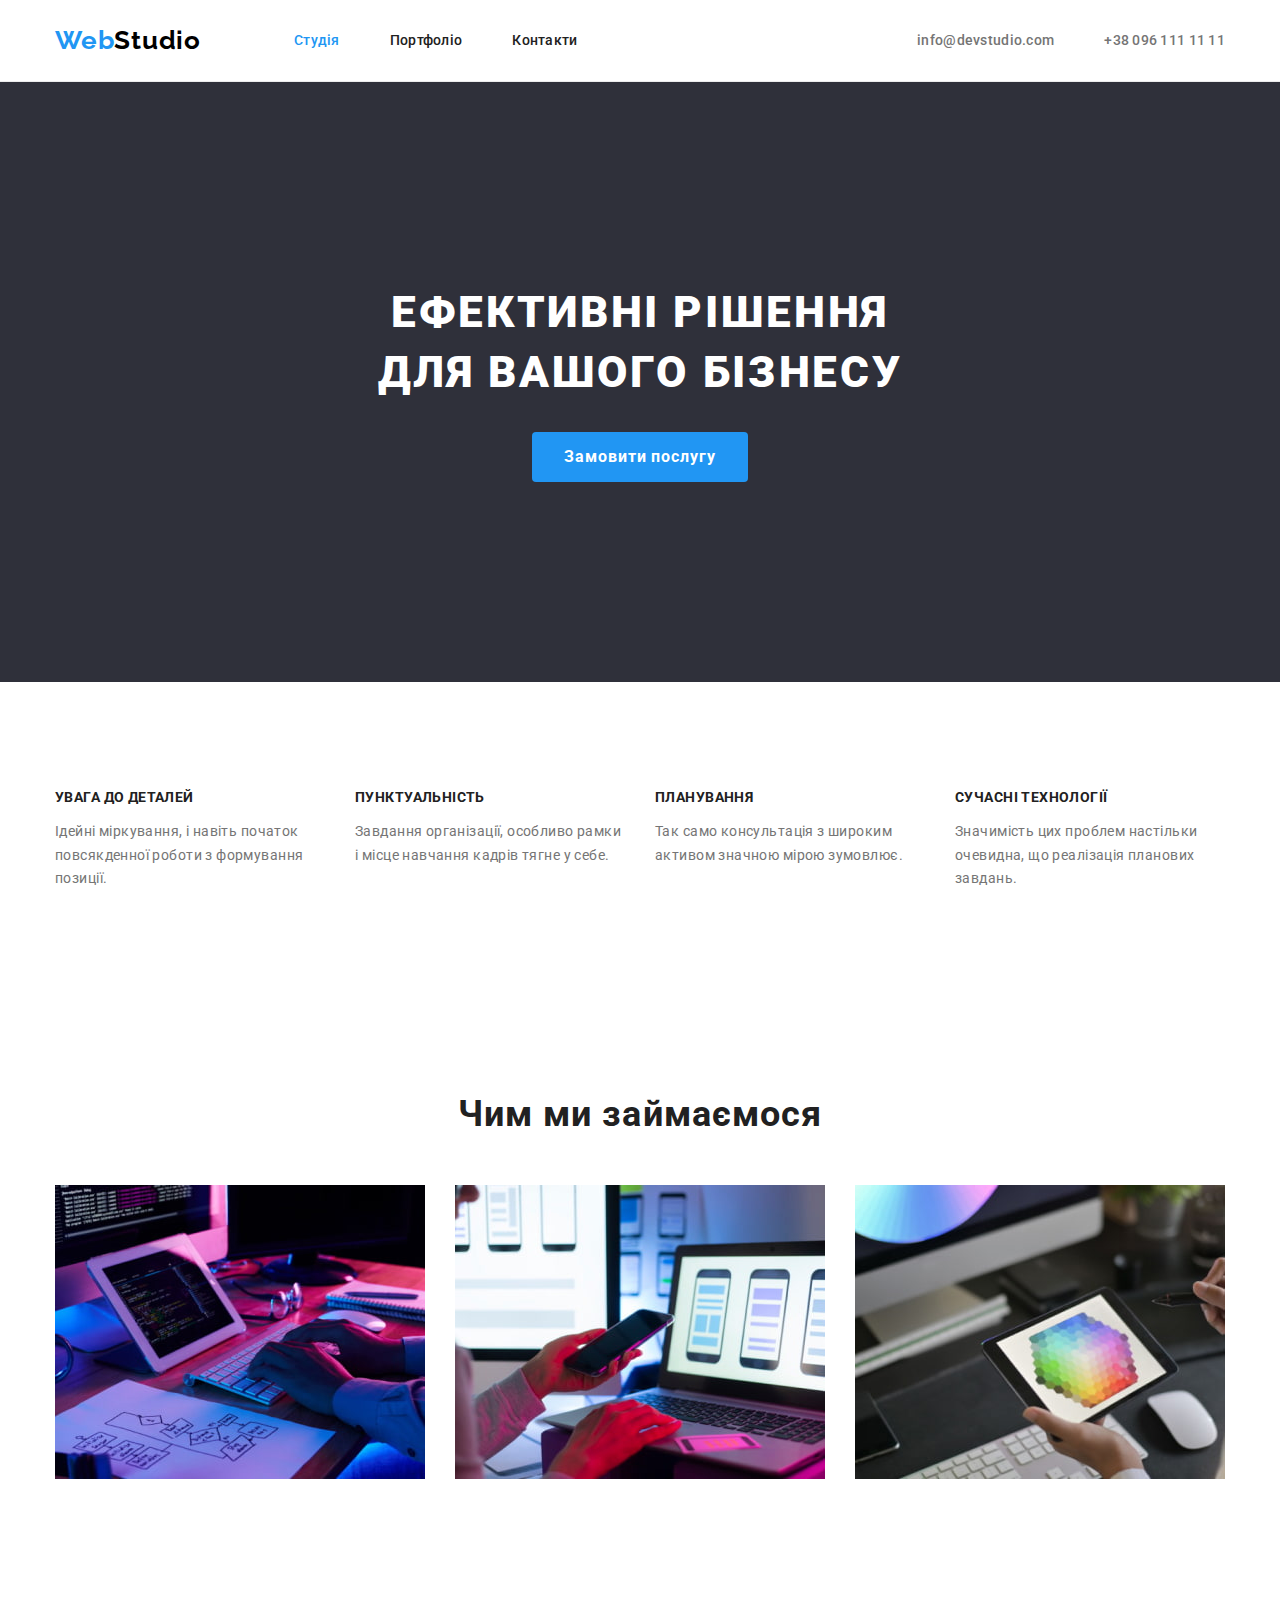
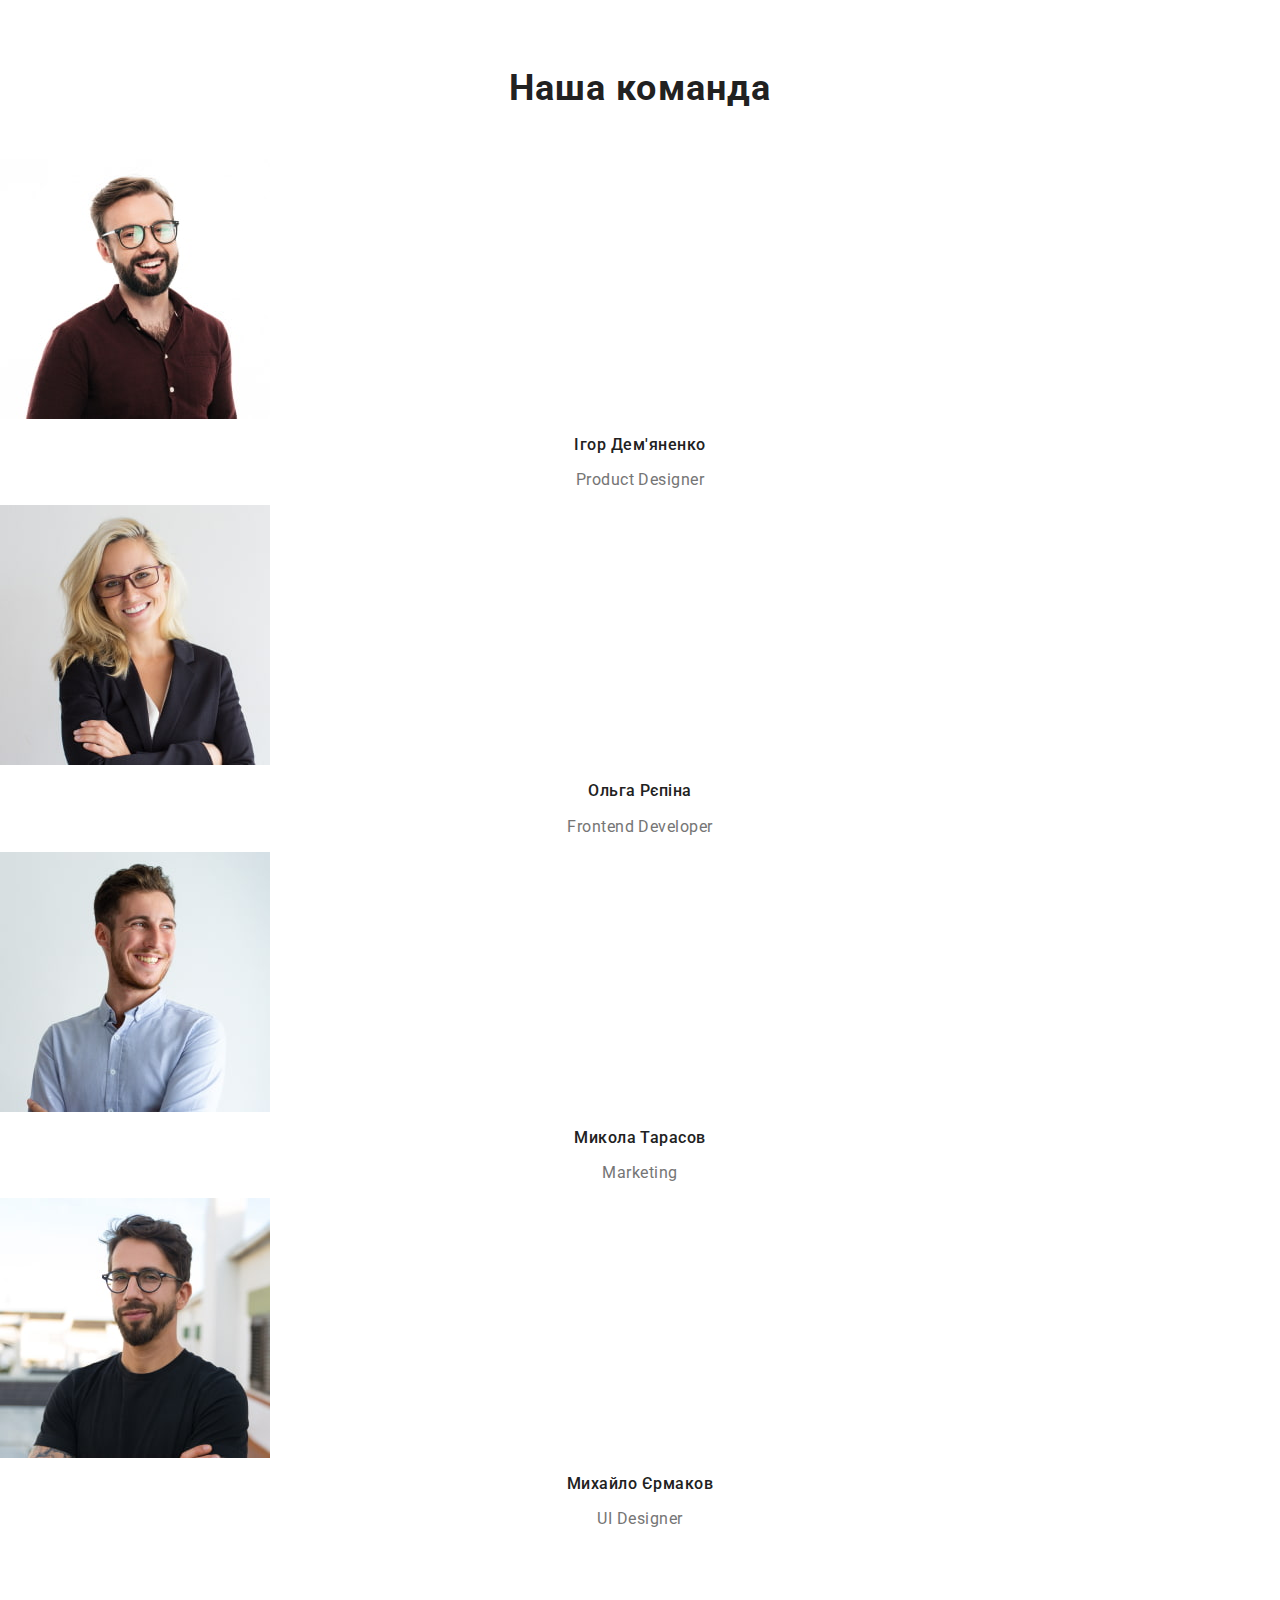
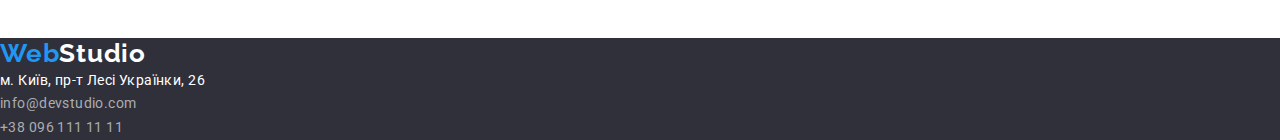
==== commit 70ebee5e: "section-our-business (margin-padding)" ====
--- a/index.html
+++ b/index.html
@@ -86,21 +86,23 @@
     </section>
 
     <section class="section-our-business section">
-      <h2 class="our-business-title">Чим ми займаємося</h2>
-      <ul class="list">
-        <li class="our-business-item">
-          <img src="./images/studio/block-diagram.jpg" class="our-business-item-images" width="370" height="294"
-            alt="block diagram" />
-        </li>
-        <li class="our-business-item">
-          <img src="./images/studio/adaptive-design.jpg" class="our-business-item-images" width="370" height="294"
-            alt="adaptive design" />
-        </li>
-        <li class="our-business-item">
-          <img src="./images/studio/color-scheme.jpg" class="our-business-item-images" width="370" height="294"
-            alt="color scheme" />
-        </li>
-      </ul>
+      <div class="container">
+        <h2 class="our-business-title">Чим ми займаємося</h2>
+        <ul class="our-business-list list">
+          <li class="our-business-item">
+            <img src="./images/studio/block-diagram.jpg" class="our-business-item-images" width="370" height="294"
+              alt="block diagram" />
+          </li>
+          <li class="our-business-item">
+            <img src="./images/studio/adaptive-design.jpg" class="our-business-item-images" width="370" height="294"
+              alt="adaptive design" />
+          </li>
+          <li class="our-business-item">
+            <img src="./images/studio/color-scheme.jpg" class="our-business-item-images" width="370" height="294"
+              alt="color scheme" />
+          </li>
+        </ul>
+      </div>
     </section>
 
     <section class="section-our-team section">
--- a/css/styles.css
+++ b/css/styles.css
@@ -22,6 +22,12 @@
   color: var(--text-black-color);
 }
 
+img {
+  display: block;
+  max-width: 100%;
+  height: auto;
+}
+
 .list {
   padding: 0;
   margin: 0;
@@ -203,11 +209,23 @@
 /*****section - our-business start*****/
 .our-business-title,
 .our-team-title {
+  margin: 0;
+  padding: 0;
+  margin-bottom: 50px;
   font-weight: 700;
   font-size: 36px;
   line-height: 1.17;
   letter-spacing: 0.03em;
   text-align: center;
+}
+
+.our-business-list {
+  display: flex;
+  justify-content: space-between;
+}
+
+.our-business-item:not(:last-child) {
+  margin-right: 30px;
 }
 
 /*****section - our-team start*****/
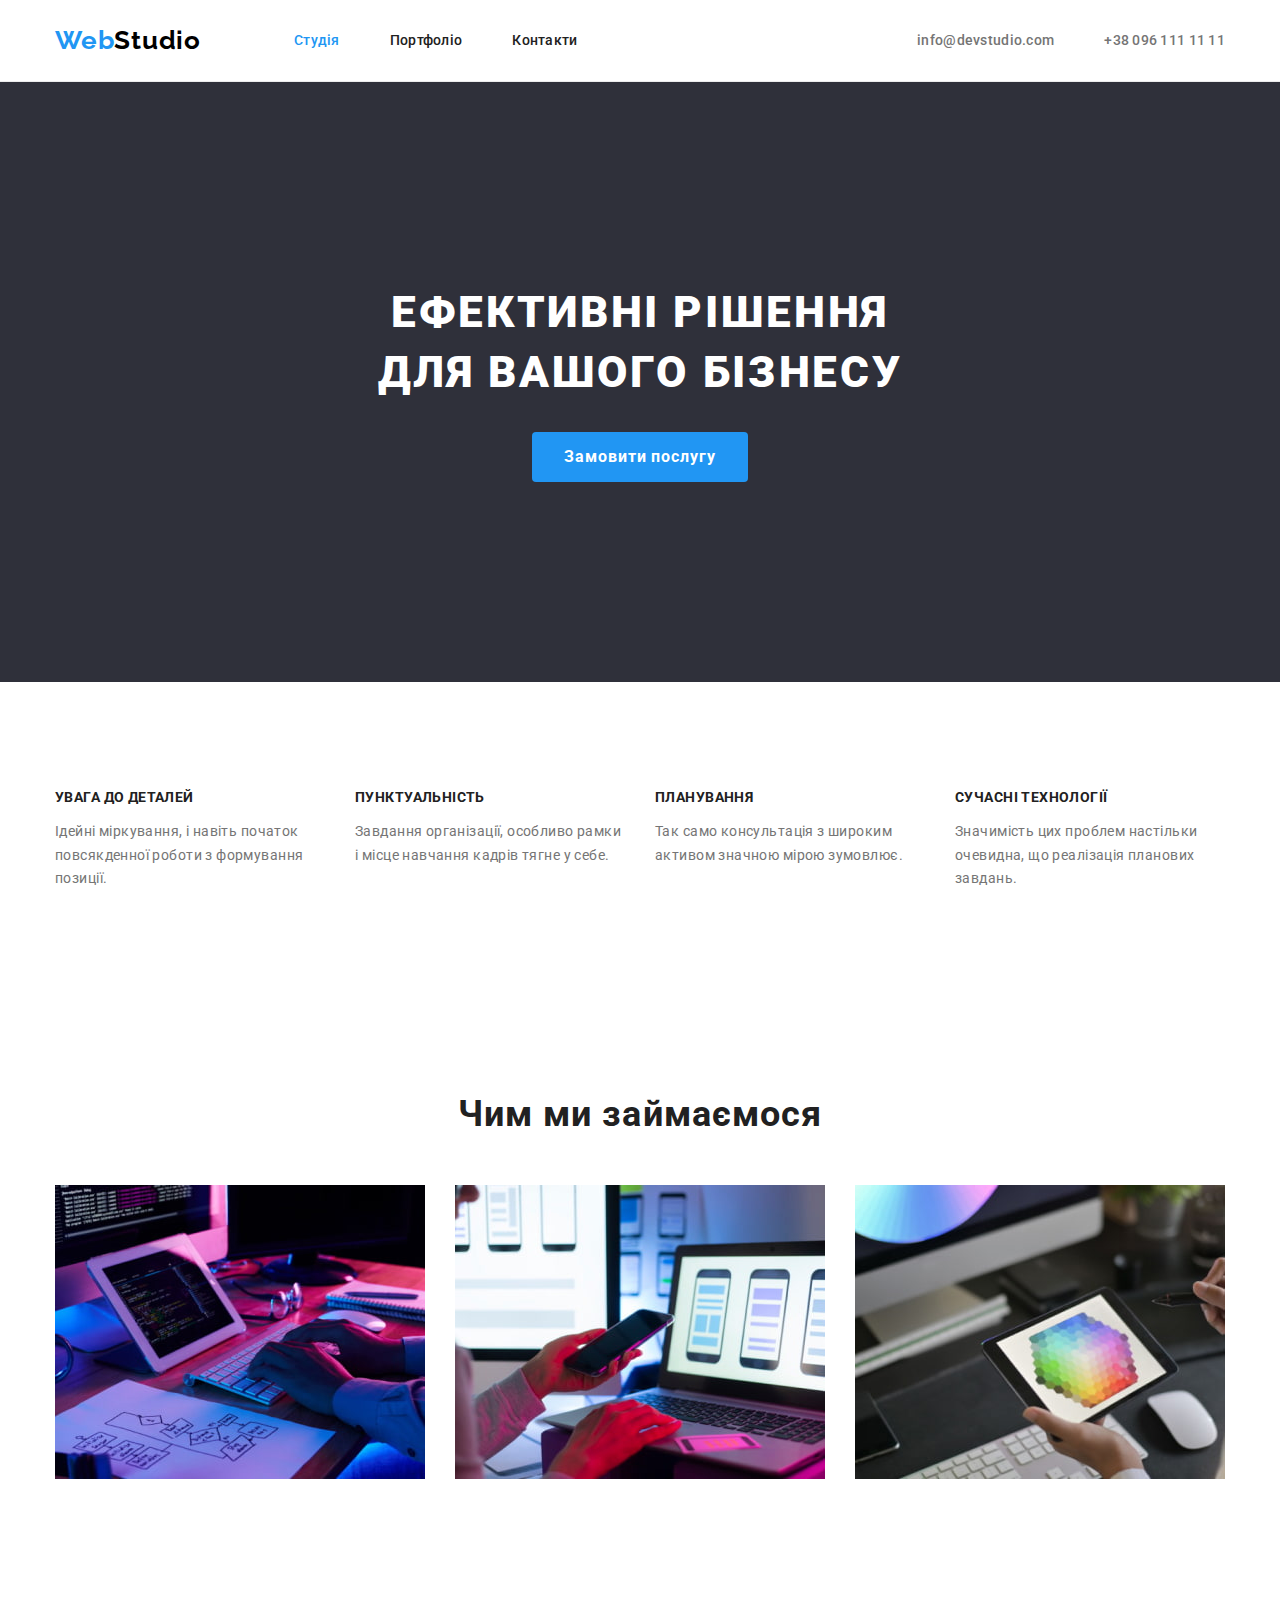
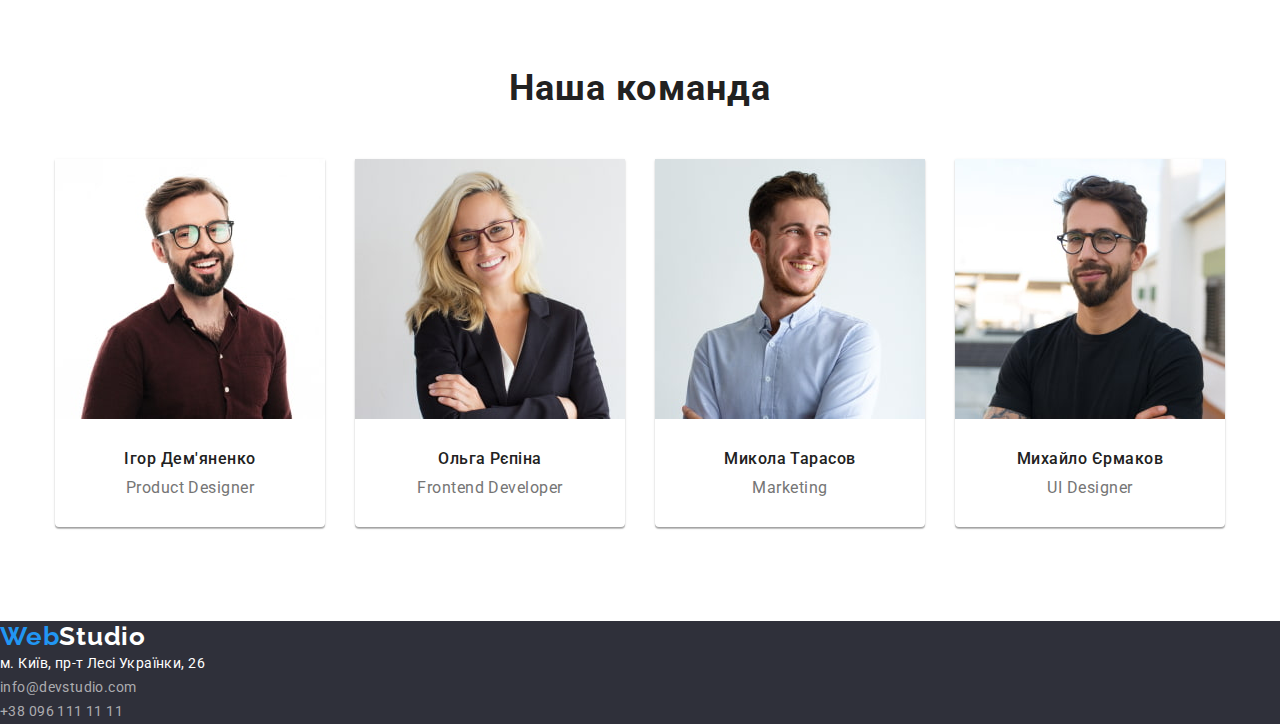
==== commit e7ef9546: "section-our-team (margin-padding)" ====
--- a/index.html
+++ b/index.html
@@ -106,31 +106,35 @@
     </section>
 
     <section class="section-our-team section">
-      <h2 class="our-team-title">Наша команда</h2>
-      <ul class="list">
-        <li class="our-team-item">
-          <img src="./images/studio/ihor.jpg" class="our-team-item-images" width="270" height="260" alt="photo ihor" />
-          <h3 class="our-team-item-name">Ігор Дем'яненко</h3>
-          <p class="our-team-item-function">Product Designer</p>
-        </li>
-        <li class="our-team-item">
-          <img src="./images/studio/olga.jpg" class="our-team-item-images" width="270" height="260" alt="photo olga" />
-          <h3 class="our-team-item-name">Ольга Рєпіна</h3>
-          <p class="our-team-item-function">Frontend Developer</p>
-        </li>
-        <li class="our-team-item">
-          <img src="./images/studio/nikolay.jpg" class="our-team-item-images" width="270" height="260"
-            alt="photo nikolay" />
-          <h3 class="our-team-item-name">Микола Тарасов</h3>
-          <p class="our-team-item-function">Marketing</p>
-        </li>
-        <li class="our-team-item">
-          <img src="./images/studio/michael.jpg" class="our-team-item-images" width="270" height="260"
-            alt="photo michael" />
-          <h3 class="our-team-item-name">Михайло Єрмаков</h3>
-          <p class="our-team-item-function">UI Designer</p>
-        </li>
-      </ul>
+      <div class="container">
+        <h2 class="our-team-title">Наша команда</h2>
+        <ul class="our-team-list list">
+          <li class="our-team-item">
+            <img src="./images/studio/ihor.jpg" class="our-team-item-images" width="270" height="260"
+              alt="photo ihor" />
+            <h3 class="our-team-item-name">Ігор Дем'яненко</h3>
+            <p class="our-team-item-function">Product Designer</p>
+          </li>
+          <li class="our-team-item">
+            <img src="./images/studio/olga.jpg" class="our-team-item-images" width="270" height="260"
+              alt="photo olga" />
+            <h3 class="our-team-item-name">Ольга Рєпіна</h3>
+            <p class="our-team-item-function">Frontend Developer</p>
+          </li>
+          <li class="our-team-item">
+            <img src="./images/studio/nikolay.jpg" class="our-team-item-images" width="270" height="260"
+              alt="photo nikolay" />
+            <h3 class="our-team-item-name">Микола Тарасов</h3>
+            <p class="our-team-item-function">Marketing</p>
+          </li>
+          <li class="our-team-item">
+            <img src="./images/studio/michael.jpg" class="our-team-item-images" width="270" height="260"
+              alt="photo michael" />
+            <h3 class="our-team-item-name">Михайло Єрмаков</h3>
+            <p class="our-team-item-function">UI Designer</p>
+          </li>
+        </ul>
+      </div>
     </section>
   </main>
 
--- a/css/styles.css
+++ b/css/styles.css
@@ -132,7 +132,6 @@
 
 /*************** MAIN start *******************/
 /*****section - effective-solutions start*****/
-
 .section-effective-solutions {
   padding: 200px 0;
   margin: 0;
@@ -222,6 +221,7 @@
 .our-business-list {
   display: flex;
   justify-content: space-between;
+  flex-wrap: wrap;
 }
 
 .our-business-item:not(:last-child) {
@@ -233,7 +233,13 @@
   background-color: var(--background-our-team);
 }
 
+.our-team-item-images {
+  margin-bottom: 30px;
+}
+
 .our-team-item-name {
+  margin-bottom: 10px;
+  margin-top: 0;
   font-weight: 500;
   font-size: 16px;
   line-height: 1.19;
@@ -242,11 +248,31 @@
 }
 
 .our-team-item-function {
+  margin: 0;
+  padding-bottom: 30px;
+  font-size: 16px;
   color: var(--text-lightgray-color);
-  font-size: 16px;
   line-height: 1.19;
   letter-spacing: 0.03em;
   text-align: center;
+}
+
+.our-team-list {
+  display: flex;
+  flex-wrap: wrap;
+  justify-content: space-between;
+}
+
+.our-team-item {
+  margin-right: 30px;
+  box-shadow: 0px 1px 3px rgba(0, 0, 0, 0.12),
+    0px 1px 1px rgba(0, 0, 0, 0.14),
+    0px 2px 1px rgba(0, 0, 0, 0.2);
+  border-radius: 0px 0px 4px 4px;
+}
+
+.our-team-item:last-child {
+  margin-right: 0;
 }
 
 /*****FOOTER start*****/
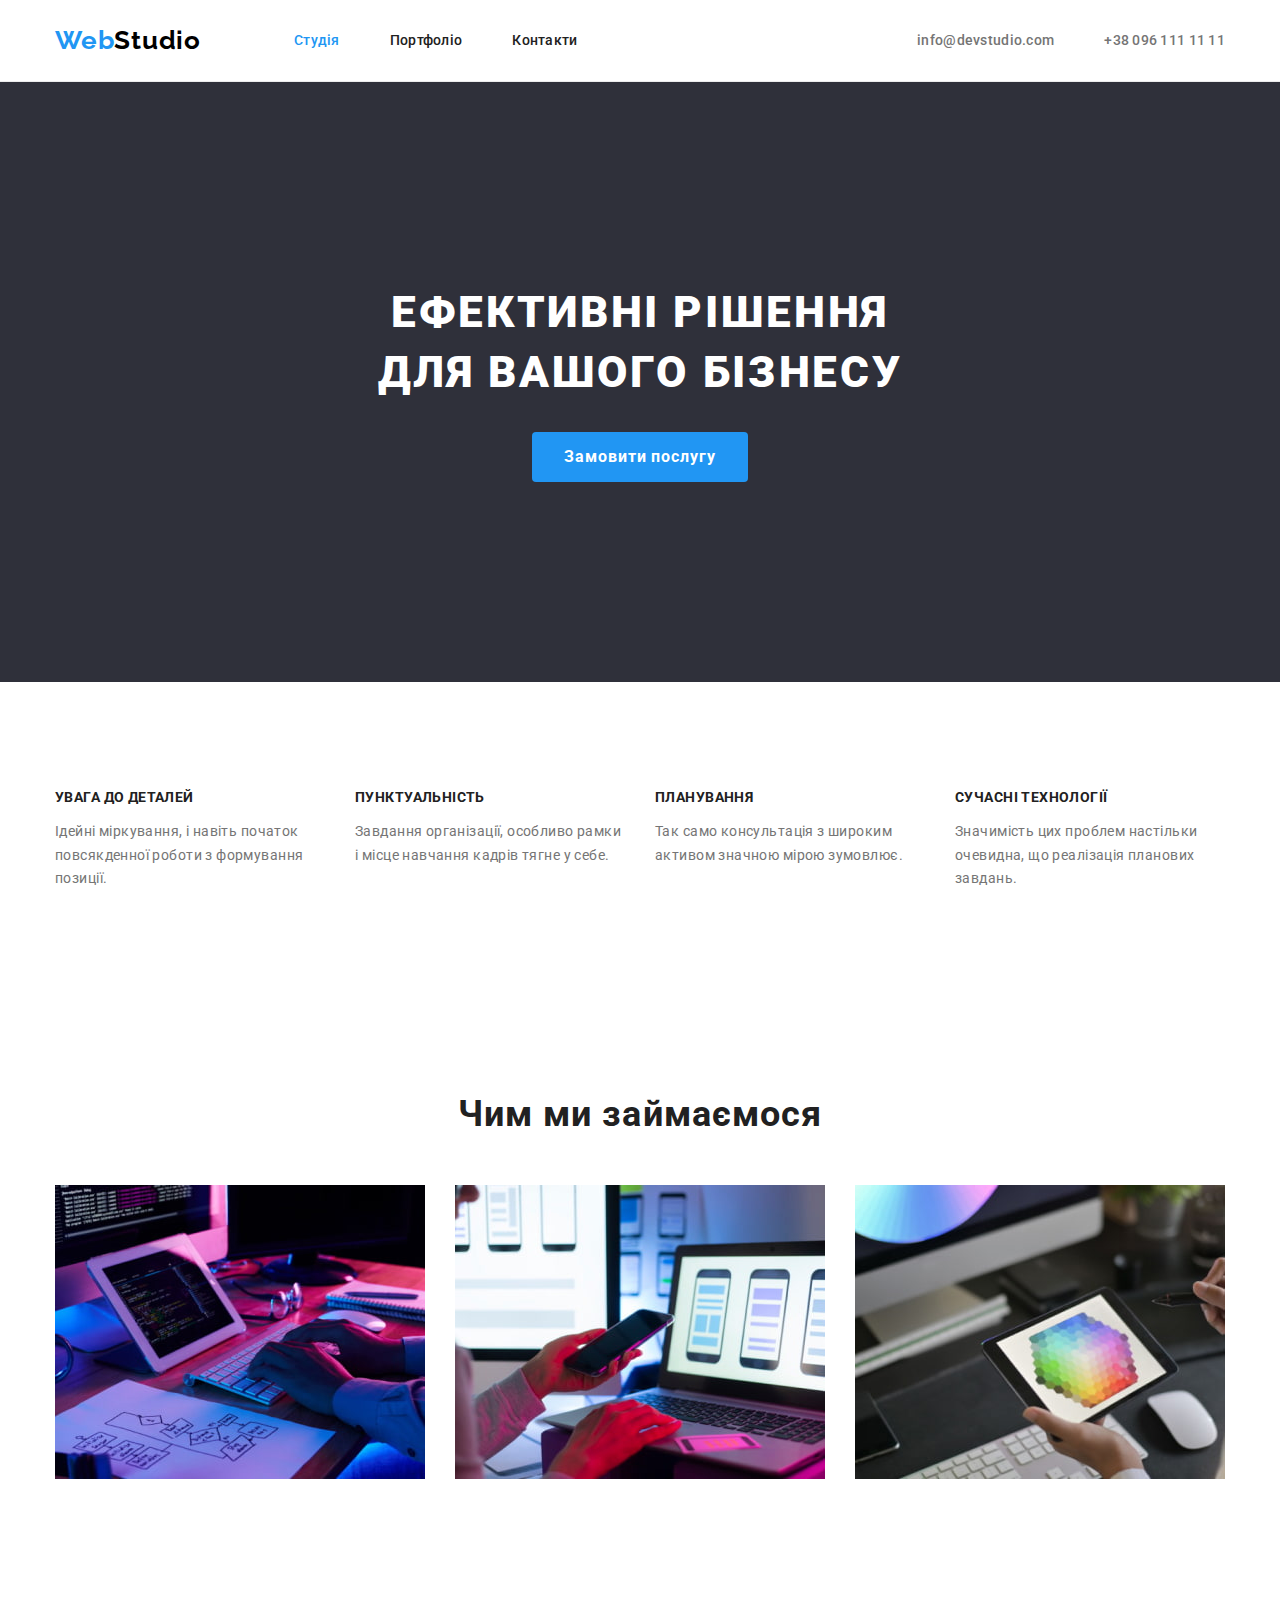
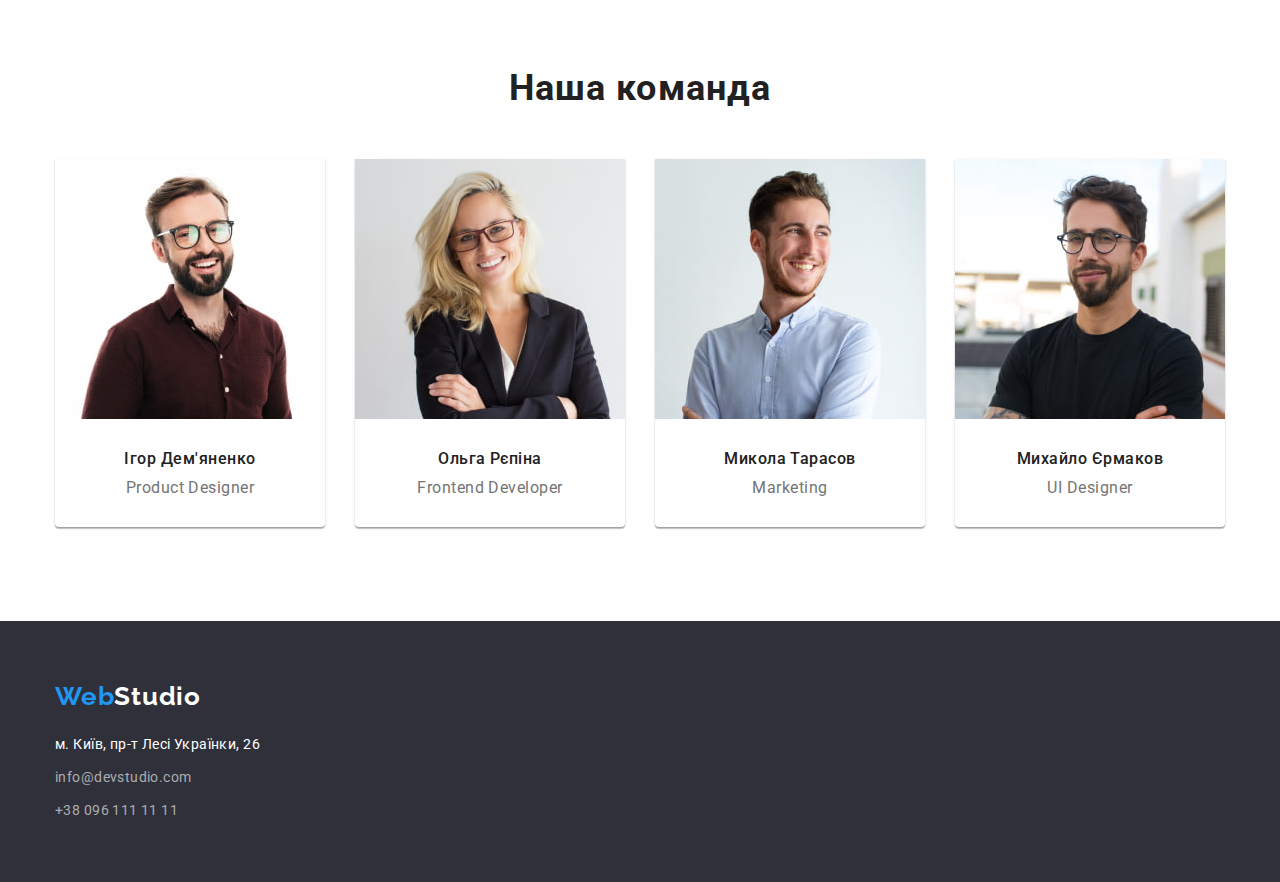
==== commit b89e5e6b: "footer (margin-padding)" ====
--- a/index.html
+++ b/index.html
@@ -139,21 +139,23 @@
   </main>
 
   <footer class="footer">
-    <a class="footer-logo-link link" href="#">Web<span class="footer-logo-link-text">Studio</span></a>
-    <address class="footer-address">
-      <ul class="list">
-        <li class="footer-address-item">
-          <a class="footer-item-contacts-link link" href="https://goo.gl/maps/wLXQXu6J5ZDQXyrRA" target="_blank"
-            rel="noopener nofollow noreferrer">м. Київ, пр-т Лесі Українки, 26</a>
-        </li>
-        <li class="footer-address-item">
-          <a class="footer-item-link link" href="mailto:info@devstudio.com">info@devstudio.com</a>
-        </li>
-        <li class="footer-address-item">
-          <a class="footer-item-link link" href="tel:+380961111111">+38 096 111 11 11</a>
-        </li>
-      </ul>
-    </address>
+    <div class="container">
+      <a class="footer-logo-link link" href="#">Web<span class="footer-logo-link-text">Studio</span></a>
+      <address class="footer-address">
+        <ul class="list">
+          <li class="footer-address-item">
+            <a class="footer-item-contacts-link link" href="https://goo.gl/maps/wLXQXu6J5ZDQXyrRA" target="_blank"
+              rel="noopener nofollow noreferrer">м. Київ, пр-т Лесі Українки, 26</a>
+          </li>
+          <li class="footer-address-item">
+            <a class="footer-item-link link" href="mailto:info@devstudio.com">info@devstudio.com</a>
+          </li>
+          <li class="footer-address-item">
+            <a class="footer-item-link link" href="tel:+380961111111">+38 096 111 11 11</a>
+          </li>
+        </ul>
+      </address>
+    </div>
   </footer>
 </body>
 
--- a/css/styles.css
+++ b/css/styles.css
@@ -278,6 +278,13 @@
 /*****FOOTER start*****/
 .footer {
   background-color: var(--basic-dark);
+  padding: 60px 0;
+}
+
+.footer-logo-link {
+  display: block;
+  margin-bottom: 20px;
+  line-height: calc(31/26);
 }
 
 .footer-item-link {
@@ -291,8 +298,13 @@
 
 .footer-item-contacts-link,
 .footer-item-link {
-  line-height: 1.7;
+  line-height: calc(24/14);
   font-style: normal;
+  letter-spacing: 0.03em;
+}
+
+.footer-address-item:not(:last-child) {
+  margin-bottom: 9px;
 }
 
 /*****PORTFOLIO start*****/
@@ -311,7 +323,6 @@
   background-color: var(--basic-blue);
   color: var(--basic-white);
   cursor: pointer;
-  /* filter: drop-shadow(0px 0px 1px rgba(0, 0, 0, 0.5)); */
 }
 
 .portf-main-buttons:focus {
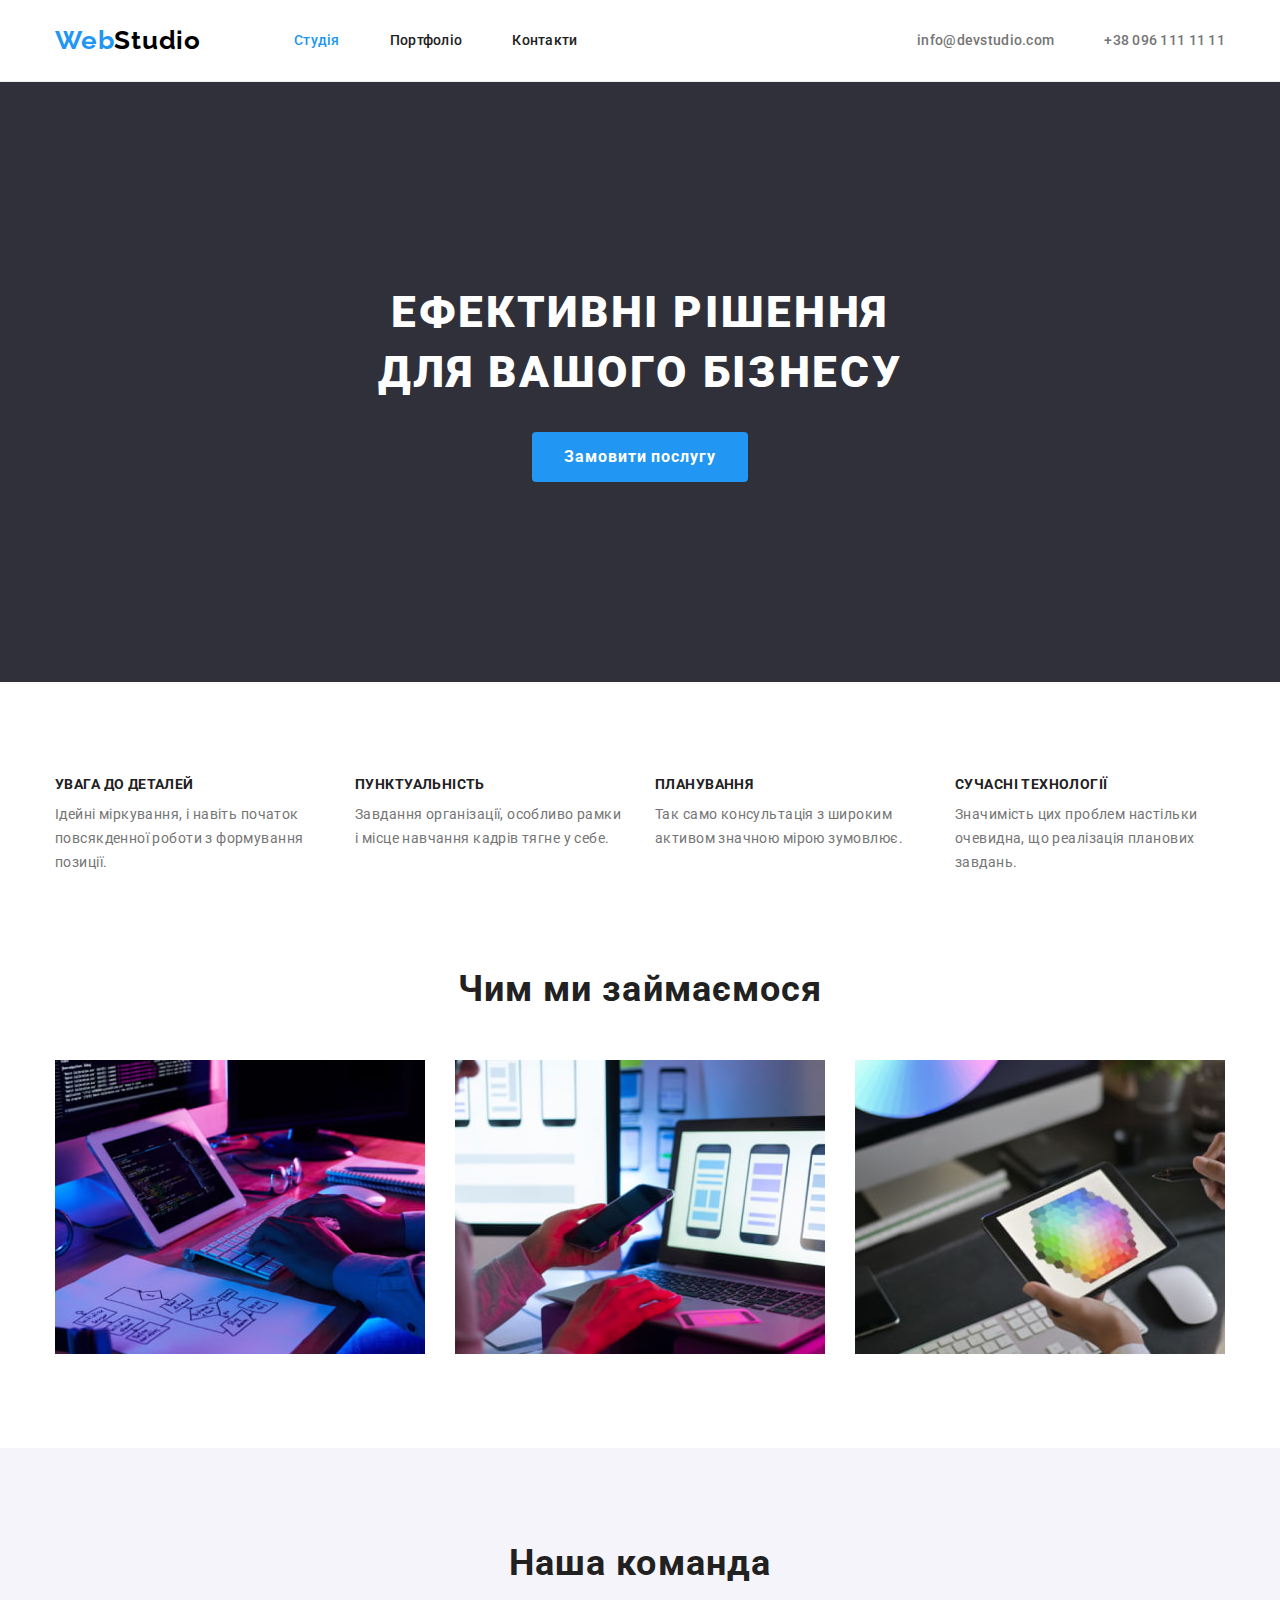
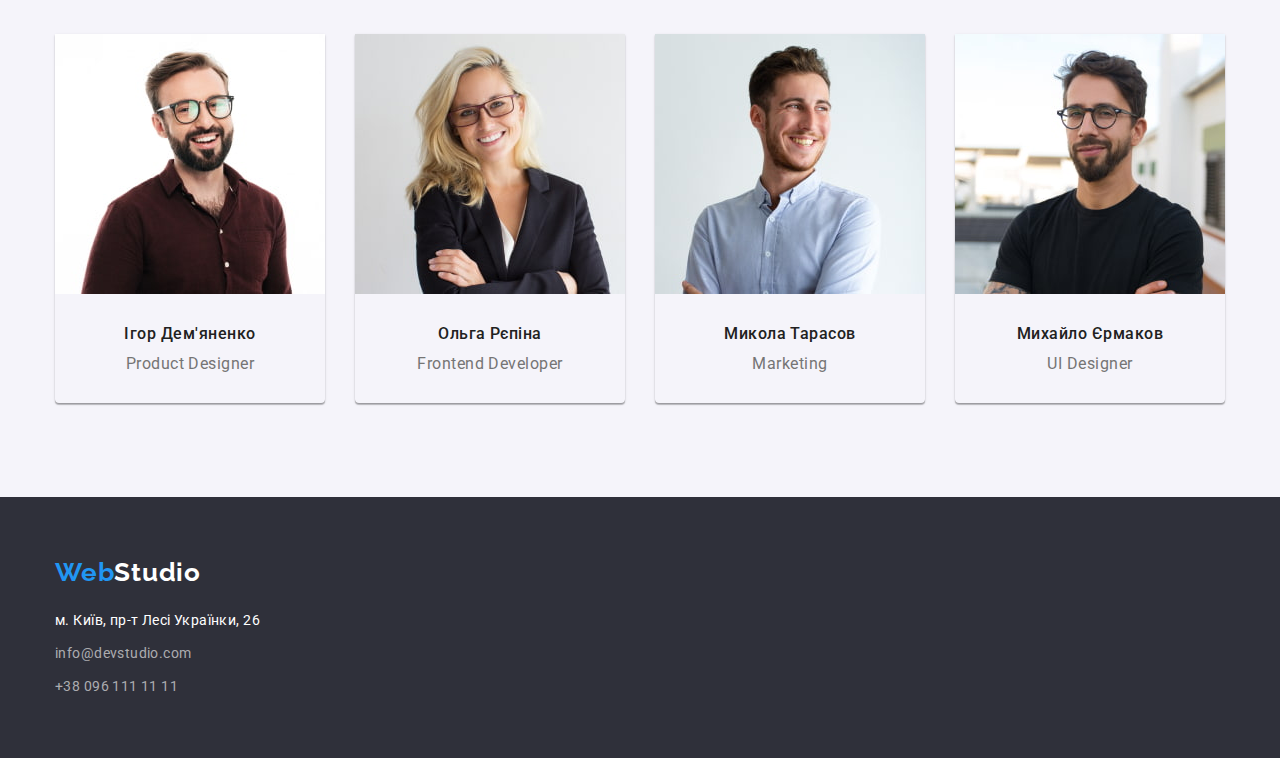
==== commit 61d96c50: "error correction (goit-markup-hw-03)" ====
--- a/index.html
+++ b/index.html
@@ -44,16 +44,18 @@
   </header>
 
   <main>
-    <section class="section-effective-solutions section">
-      <h1 class="effective-solutions-title">
-        Ефективні рішення<br> для вашого бізнесу
-      </h1>
-      <button type="button" class="effective-solutions-buttons">
-        Замовити послугу
-      </button>
+    <section class="section-effective-solutions">
+      <div class="container">
+        <h1 class="effective-solutions-title">
+          Ефективні рішення<br> для вашого бізнесу
+        </h1>
+        <button type="button" class="effective-solutions-buttons">
+          Замовити послугу
+        </button>
+      </div>
     </section>
 
-    <section class="section-features section">
+    <section class="section">
       <div class="container">
         <h2 class="visually-hidden">Наші особливості</h2>
         <ul class="features-list list">
@@ -110,28 +112,32 @@
         <h2 class="our-team-title">Наша команда</h2>
         <ul class="our-team-list list">
           <li class="our-team-item">
-            <img src="./images/studio/ihor.jpg" class="our-team-item-images" width="270" height="260"
-              alt="photo ihor" />
-            <h3 class="our-team-item-name">Ігор Дем'яненко</h3>
-            <p class="our-team-item-function">Product Designer</p>
+            <img src="./images/studio/ihor.jpg" width="270" height="260" alt="photo ihor" />
+            <div class="our-team-indents">
+              <h3 class="our-team-item-name">Ігор Дем'яненко</h3>
+              <p class="our-team-item-function">Product Designer</p>
+            </div>
           </li>
           <li class="our-team-item">
-            <img src="./images/studio/olga.jpg" class="our-team-item-images" width="270" height="260"
-              alt="photo olga" />
-            <h3 class="our-team-item-name">Ольга Рєпіна</h3>
-            <p class="our-team-item-function">Frontend Developer</p>
+            <img src="./images/studio/olga.jpg" width="270" height="260" alt="photo olga" />
+            <div class="our-team-indents">
+              <h3 class="our-team-item-name">Ольга Рєпіна</h3>
+              <p class="our-team-item-function">Frontend Developer</p>
+            </div>
           </li>
           <li class="our-team-item">
-            <img src="./images/studio/nikolay.jpg" class="our-team-item-images" width="270" height="260"
-              alt="photo nikolay" />
-            <h3 class="our-team-item-name">Микола Тарасов</h3>
-            <p class="our-team-item-function">Marketing</p>
+            <img src="./images/studio/nikolay.jpg" width="270" height="260" alt="photo nikolay" />
+            <div class="our-team-indents">
+              <h3 class="our-team-item-name">Микола Тарасов</h3>
+              <p class="our-team-item-function">Marketing</p>
+            </div>
           </li>
           <li class="our-team-item">
-            <img src="./images/studio/michael.jpg" class="our-team-item-images" width="270" height="260"
-              alt="photo michael" />
-            <h3 class="our-team-item-name">Михайло Єрмаков</h3>
-            <p class="our-team-item-function">UI Designer</p>
+            <img src="./images/studio/michael.jpg" width="270" height="260" alt="photo michael" />
+            <div class="our-team-indents">
+              <h3 class="our-team-item-name">Михайло Єрмаков</h3>
+              <p class="our-team-item-function">UI Designer</p>
+            </div>
           </li>
         </ul>
       </div>
--- a/css/styles.css
+++ b/css/styles.css
@@ -20,6 +20,13 @@
   letter-spacing: 0.03em;
   font-style: normal;
   color: var(--text-black-color);
+}
+
+h1,
+h2,
+h3,
+p {
+  margin: 0;
 }
 
 img {
@@ -181,9 +188,10 @@
 }
 
 .features-item-title {
+  margin-bottom: 10px;
   font-weight: 700;
   font-size: 14px;
-  line-height: 1.14;
+  line-height: calc(16.41/14);
   text-transform: uppercase;
 }
 
@@ -202,7 +210,7 @@
 
 .features-list-text {
   color: var(--text-lightgray-color);
-  line-height: 1.7;
+  line-height: calc(24/14);
 }
 
 /*****section - our-business start*****/
@@ -218,6 +226,10 @@
   text-align: center;
 }
 
+.section-our-business {
+  padding-top: 0;
+}
+
 .our-business-list {
   display: flex;
   justify-content: space-between;
@@ -229,12 +241,8 @@
 }
 
 /*****section - our-team start*****/
-.our-team {
+.section-our-team {
   background-color: var(--background-our-team);
-}
-
-.our-team-item-images {
-  margin-bottom: 30px;
 }
 
 .our-team-item-name {
@@ -249,7 +257,6 @@
 
 .our-team-item-function {
   margin: 0;
-  padding-bottom: 30px;
   font-size: 16px;
   color: var(--text-lightgray-color);
   line-height: 1.19;
@@ -275,6 +282,11 @@
   margin-right: 0;
 }
 
+.our-team-indents {
+  padding-top: 30px;
+  padding-bottom: 30px;
+}
+
 /*****FOOTER start*****/
 .footer {
   background-color: var(--basic-dark);
@@ -308,29 +320,70 @@
 }
 
 /*****PORTFOLIO start*****/
-.portf-main-buttons {
+.portfolio-buttons-list,
+.portfolio-list {
+  display: flex;
+  justify-content: center;
+  flex-wrap: wrap;
+}
+
+.portfolio-buttons-list {
+  margin-bottom: 50px;
+}
+
+.portfolio-buttons {
+  padding: 6px 22px;
   border-radius: 4px;
   font-family: var(--font-main);
   font-weight: 500;
   font-size: 16px;
-  line-height: 1.62;
-  letter-spacing: 0.03em;
+  line-height: calc(26/16);
+  letter-spacing: 0.03em;
+  background-color: #f5f4fa;
   text-align: center;
   border: none;
 }
 
-.portf-main-buttons:hover {
+.portfolio-buttons:first-child {
+  padding: 6px 25px;
+}
+
+.portfolio-buttons-item:not(:last-child) {
+  margin-right: 8px;
+}
+
+.portfolio-buttons:hover,
+.portfolio-buttons:focus {
   background-color: var(--basic-blue);
   color: var(--basic-white);
+}
+
+.portfolio-buttons:hover {
   cursor: pointer;
-}
-
-.portf-main-buttons:focus {
-  background-color: var(--basic-blue);
-  color: var(--basic-white);
-}
-
-.portf-blocks-item-name {
+  box-shadow: 0px 3px 1px rgb(0 0 0 / 10%), 0px 1px 2px rgb(0 0 0 / 8%), 0px 2px 2px rgb(0 0 0 / 12%);
+}
+
+.portfolio-item-name,
+.portfolio-item-function {
+  margin: 0;
+}
+
+.portfolio-item {
+  width: 370px;
+  margin-right: 30px;
+  margin-bottom: 30px;
+}
+
+.portfolio-item:nth-child(3n) {
+  margin-right: 0;
+}
+
+.portfolio-item:nth-last-child(-n+3) {
+  margin-bottom: 0;
+}
+
+.portfolio-item-name {
+  margin-bottom: 4px;
   font-weight: 700;
   font-size: 18px;
   line-height: 2;
@@ -338,9 +391,17 @@
   color: var(--text-black-color);
 }
 
-.portf-blocks-item-function {
+.portfolio-item-function {
   font-size: 16px;
-  line-height: 1.87;
+  line-height: calc(30/16);
   letter-spacing: 0.03em;
   color: var(--text-lightgray-color);
+}
+
+.portfolio-indents {
+  padding: 20px 24px;
+  border-top: none;
+  border-right: 1px solid #eeeeee;
+  border-bottom: 1px solid #eeeeee;
+  border-left: 1px solid #eeeeee;
 }